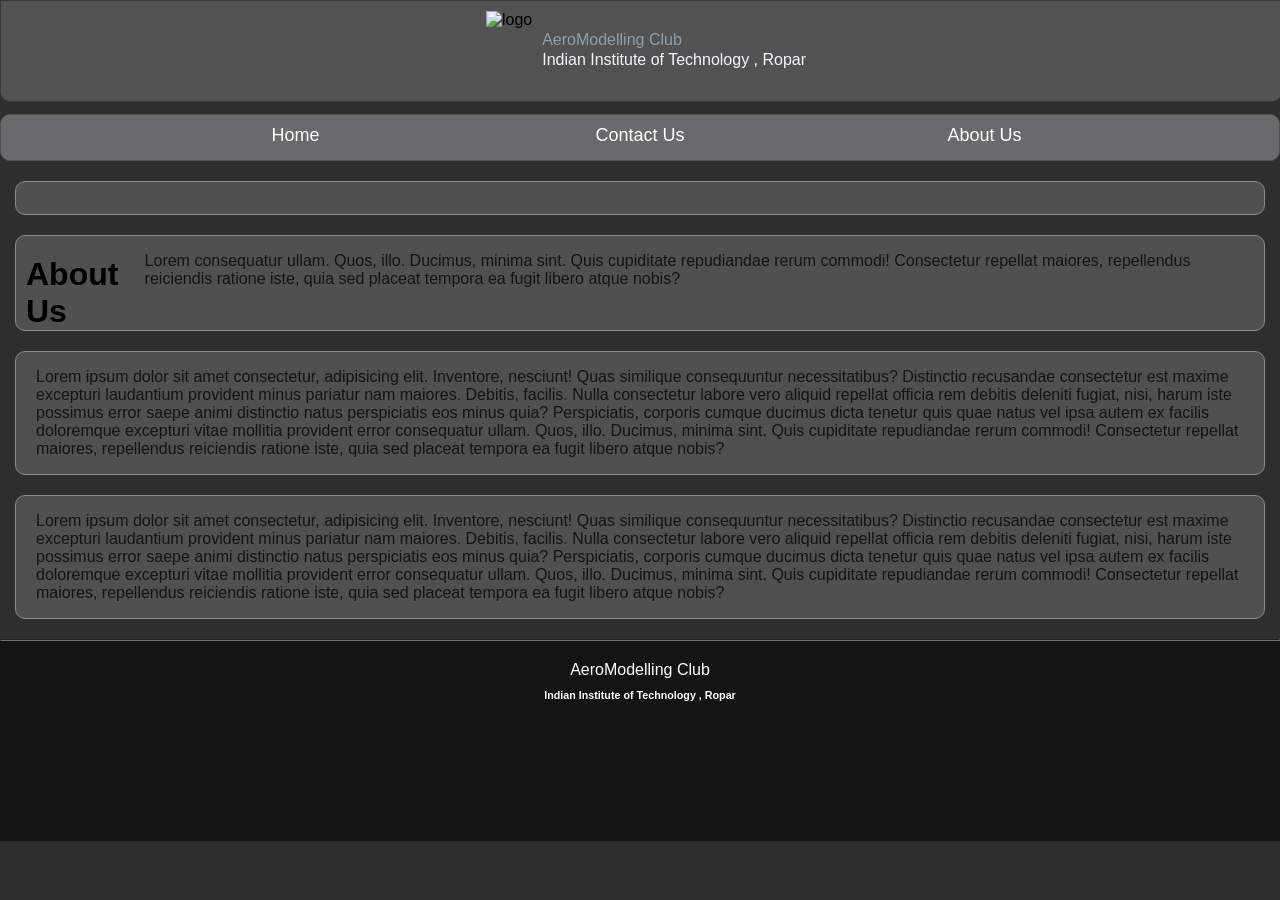
==== index.html @ 7b4afafe "Add files via upload" ====
<!DOCTYPE html>
<html lang="en">
<head>
    <meta charset="UTF-8">
    <meta name="viewport" content="width=device-width, initial-scale=1.0">
    <title>Home</title>
    <link rel="stylesheet" href="style.css">
</head>
<body>
    <nav>
        <div id="logo">
            <img src="src/images/logo.png" alt="logo">
        </div>
        <div id="title">
            <p id="name">AeroModelling Club</p><p style="color: aliceblue;">Indian Institute of Technology , Ropar</p>
        </div>

    </nav>
<div class="navbar">
            <div id="home">
                <a href="index.html">Home</a>
            </div>

            <div id="contactUs">
                 <a href="contactUs.html">Contact Us</a>
            </div>

            <div id="aboutUs">
                <a href="aboutUs.html">About Us</a>
            </div>

        </div>
    <main>
        <div class="content">
            <p></p>
        </div>
        <div class="content">
            <h1 style="display:flex; margin: 0; padding-left:10px; padding-bottum:0px; justify-content:center ; padding-top:20px;">About Us</h1>
            <br>
            <p>Lorem  consequatur ullam. Quos, illo. Ducimus, minima sint. Quis cupiditate repudiandae rerum commodi! Consectetur repellat maiores, repellendus reiciendis ratione iste, quia sed placeat tempora ea fugit libero atque nobis?</p>
        </div>
        
        </div>
        <div class="content">
            <p>Lorem ipsum dolor sit amet consectetur, adipisicing elit. Inventore, nesciunt! Quas similique consequuntur necessitatibus? Distinctio recusandae consectetur est maxime excepturi laudantium provident minus pariatur nam maiores. Debitis, facilis. Nulla consectetur labore vero aliquid repellat officia rem debitis deleniti fugiat, nisi, harum iste possimus error saepe animi distinctio natus perspiciatis eos minus quia? Perspiciatis, corporis cumque ducimus dicta tenetur quis quae natus vel ipsa autem ex facilis doloremque excepturi vitae mollitia provident error consequatur ullam. Quos, illo. Ducimus, minima sint. Quis cupiditate repudiandae rerum commodi! Consectetur repellat maiores, repellendus reiciendis ratione iste, quia sed placeat tempora ea fugit libero atque nobis?</p>
        </div>
        <div class="content">
            <p>Lorem ipsum dolor sit amet consectetur, adipisicing elit. Inventore, nesciunt! Quas similique consequuntur necessitatibus? Distinctio recusandae consectetur est maxime excepturi laudantium provident minus pariatur nam maiores. Debitis, facilis. Nulla consectetur labore vero aliquid repellat officia rem debitis deleniti fugiat, nisi, harum iste possimus error saepe animi distinctio natus perspiciatis eos minus quia? Perspiciatis, corporis cumque ducimus dicta tenetur quis quae natus vel ipsa autem ex facilis doloremque excepturi vitae mollitia provident error consequatur ullam. Quos, illo. Ducimus, minima sint. Quis cupiditate repudiandae rerum commodi! Consectetur repellat maiores, repellendus reiciendis ratione iste, quia sed placeat tempora ea fugit libero atque nobis?</p>
        </div>




    </main>

    <footer>
        <hr style="border-color: rgb(114, 110, 110); border-width:1px; padding:0px; margin:0; margin-top:20px; margin-bottum:0px;">
        <div class="footer">
            <p>AeroModelling Club</p>
            <h6>Indian Institute of Technology , Ropar</h6>
        </div>
        



    </footer>
    <script src="main.js"></script>
</body>
</html>
---- style.css ----
body{
    margin: 0;
    padding: 0;
    font-family: Arial, sans-serif;
    background-color: #2c2f2c;
}

nav{
    display: flex;
    /* position: sticky; */
    /* top: 0; */
    height:100px;
    width: 100%;
    justify-content: center;
    background-color: #535252;
    gap: 10px;
    margin: 0;
    padding: 0;
    /* border-radius:initial; */
    border-bottom-left-radius: 10px;
    border-bottom-right-radius: 10px;
    /* border-top-left-radius: 0; */
    /* border-top-right-radius: 1px; */
    margin-bottom: 12px;
    border-color: rgb(61, 56, 56);
    border-style:groove;
    border-width: 1px;
}

#logo img{
    margin-top: 10px;
    margin-left: 10px;
    height: 80px;
    background-color: #535252;
}

#title p{
  margin: 0;
  height: 10px;
  margin-top: 10px;
  color: rgb(140, 160, 174) ;
}
#name{
    margin-top: 40px;
    padding-top: 20px;
}
.navbar{
    display: flex;
    justify-content:space-evenly;
    height: 25px;
    position: sticky;
     /* margin-left: 15px; */
    /* margin-right: 15px; */
    border-color: #545151;
    border-radius: 10px;
    border-style:groove;
    border-width: 1px;
    padding-top: 10px;
    padding-bottom: 10px;
    /* border-style: dotted; */
    top: 0px;
    background-color:#6a6a6c;

}

.navbar a{
    /* background-color: #a2a1a5;  */

    border-radius: 3px;
    text-decoration: none;
    /* color:rgb(8, 8, 8) ; */
}
#home {
    justify-content: center;
    text-align: center;
    width: 100px;
    border-radius: 4px;
    /* background-color: #fcf9f9; */
     color: #a2a1a5;
    /* background-color: #6a6a6c ; */
}
#home a{
    color: #ffffff ;
    font-size:large;
}


#contactUs {
    justify-content: center;
    text-align: center;
    width: 100px;
    border-radius: 4px;
    
    background-color: #6a6a6c ;
}
#contactUs a{
    color :#ffffff;
    font-size:large;
}

#aboutUs {
    justify-content: center;
    text-align: center;
    width: 100px;
    border-radius: 4px;
    
    /* background-color: #6a6a6c ; */
}
#aboutUs a{
     color :#ffffff;
    font-size:large;
}

.content{
    display: flex;
    margin: 0;
    margin-top: 20px;
    margin-left: 15px;
    margin-right: 15px;
    border-color: #8d8989;
    border-radius: 10px;
    border-style:groove;
    border-width: 1px;
    background-color: #505051;
}
.content p{
    color: #141414;
    margin-left: 20px;
    margin-right: 20px;
}

footer{
    margin-top: 0px;
    padding: 0;
}
.footer{
    /* display: flex; */
    background-color: #141414;
    margin: 0;
    /* margin-top: 20px; */
    height: 200px;
    /* justify-content: center; */
}
.footer p{
    padding-top: 20px;
    margin: 0;
    text-align: center;
    color: #ffffff;
    width:100%;
    /* margin-top: 20px; */
}
.footer h6{
    padding-top: 10px;
    margin: 0;
    text-align: center;
    color: #ffffff;
    width:100%;
}
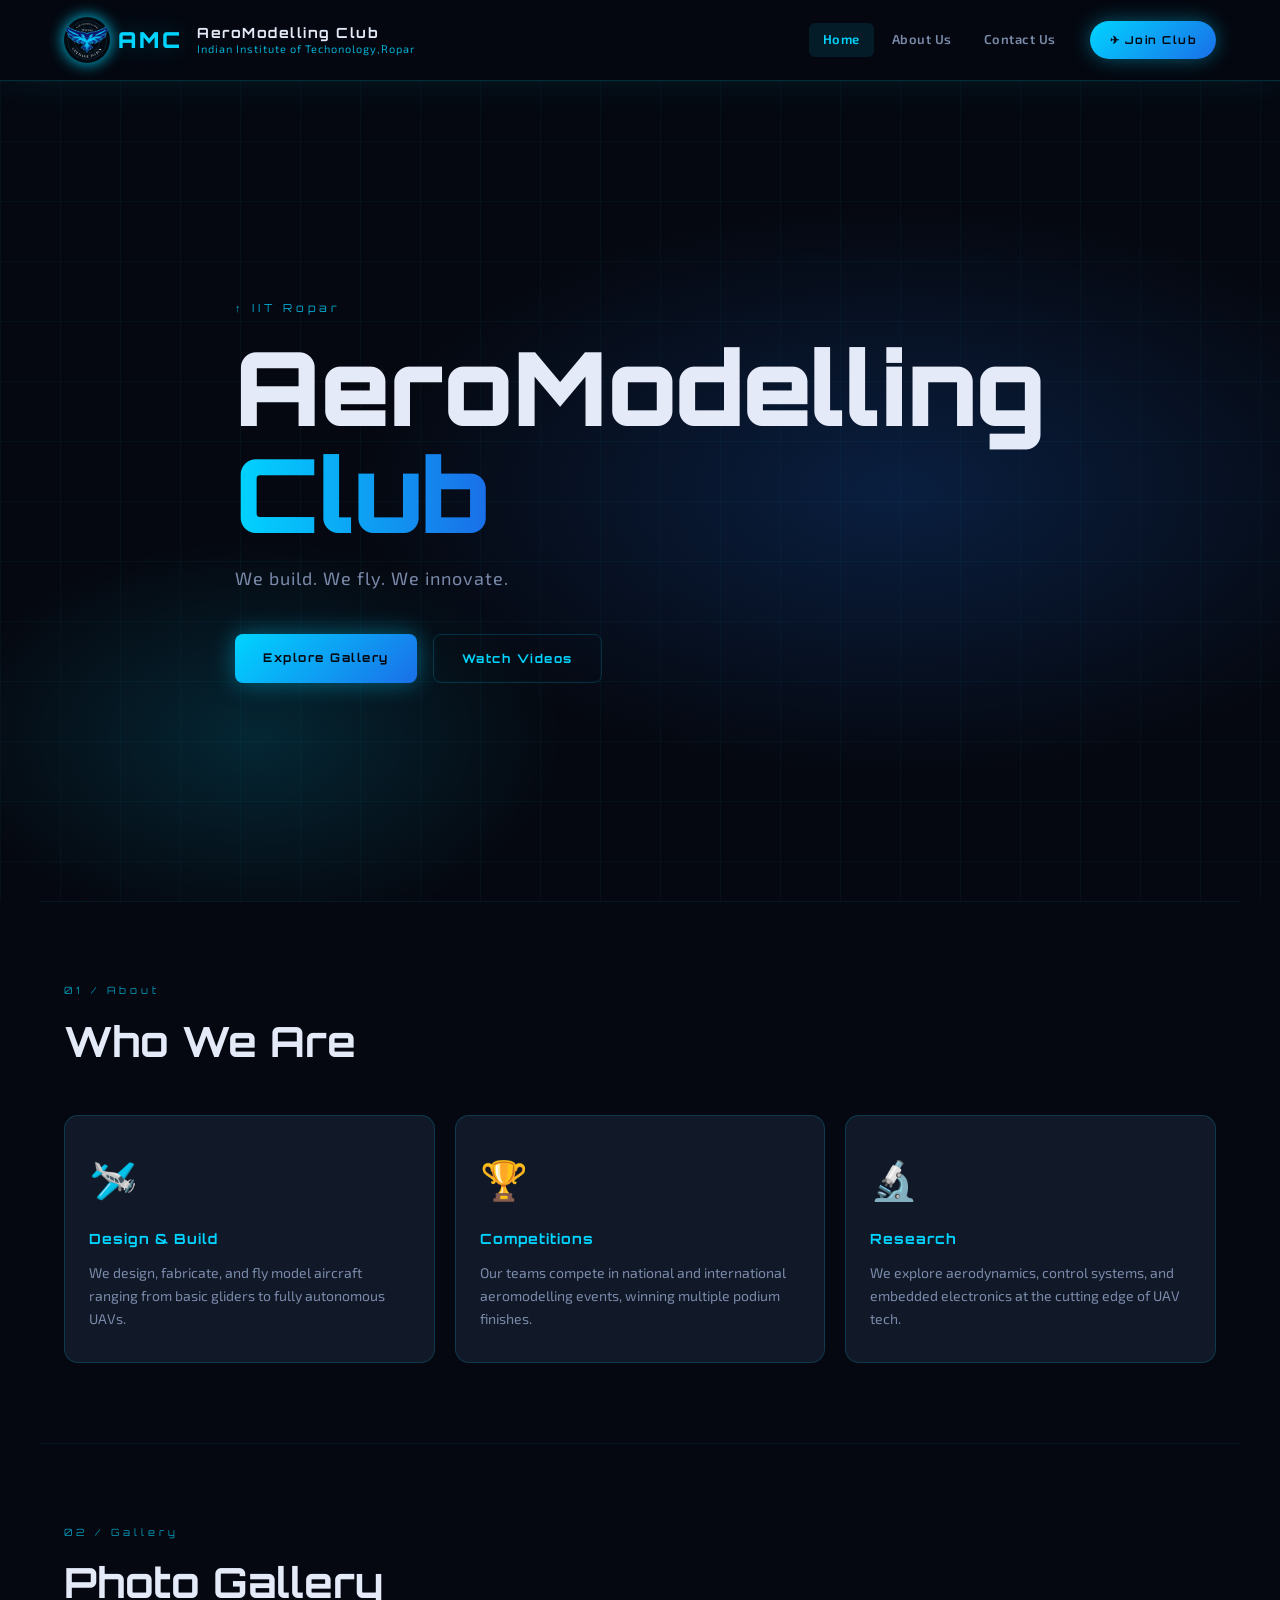
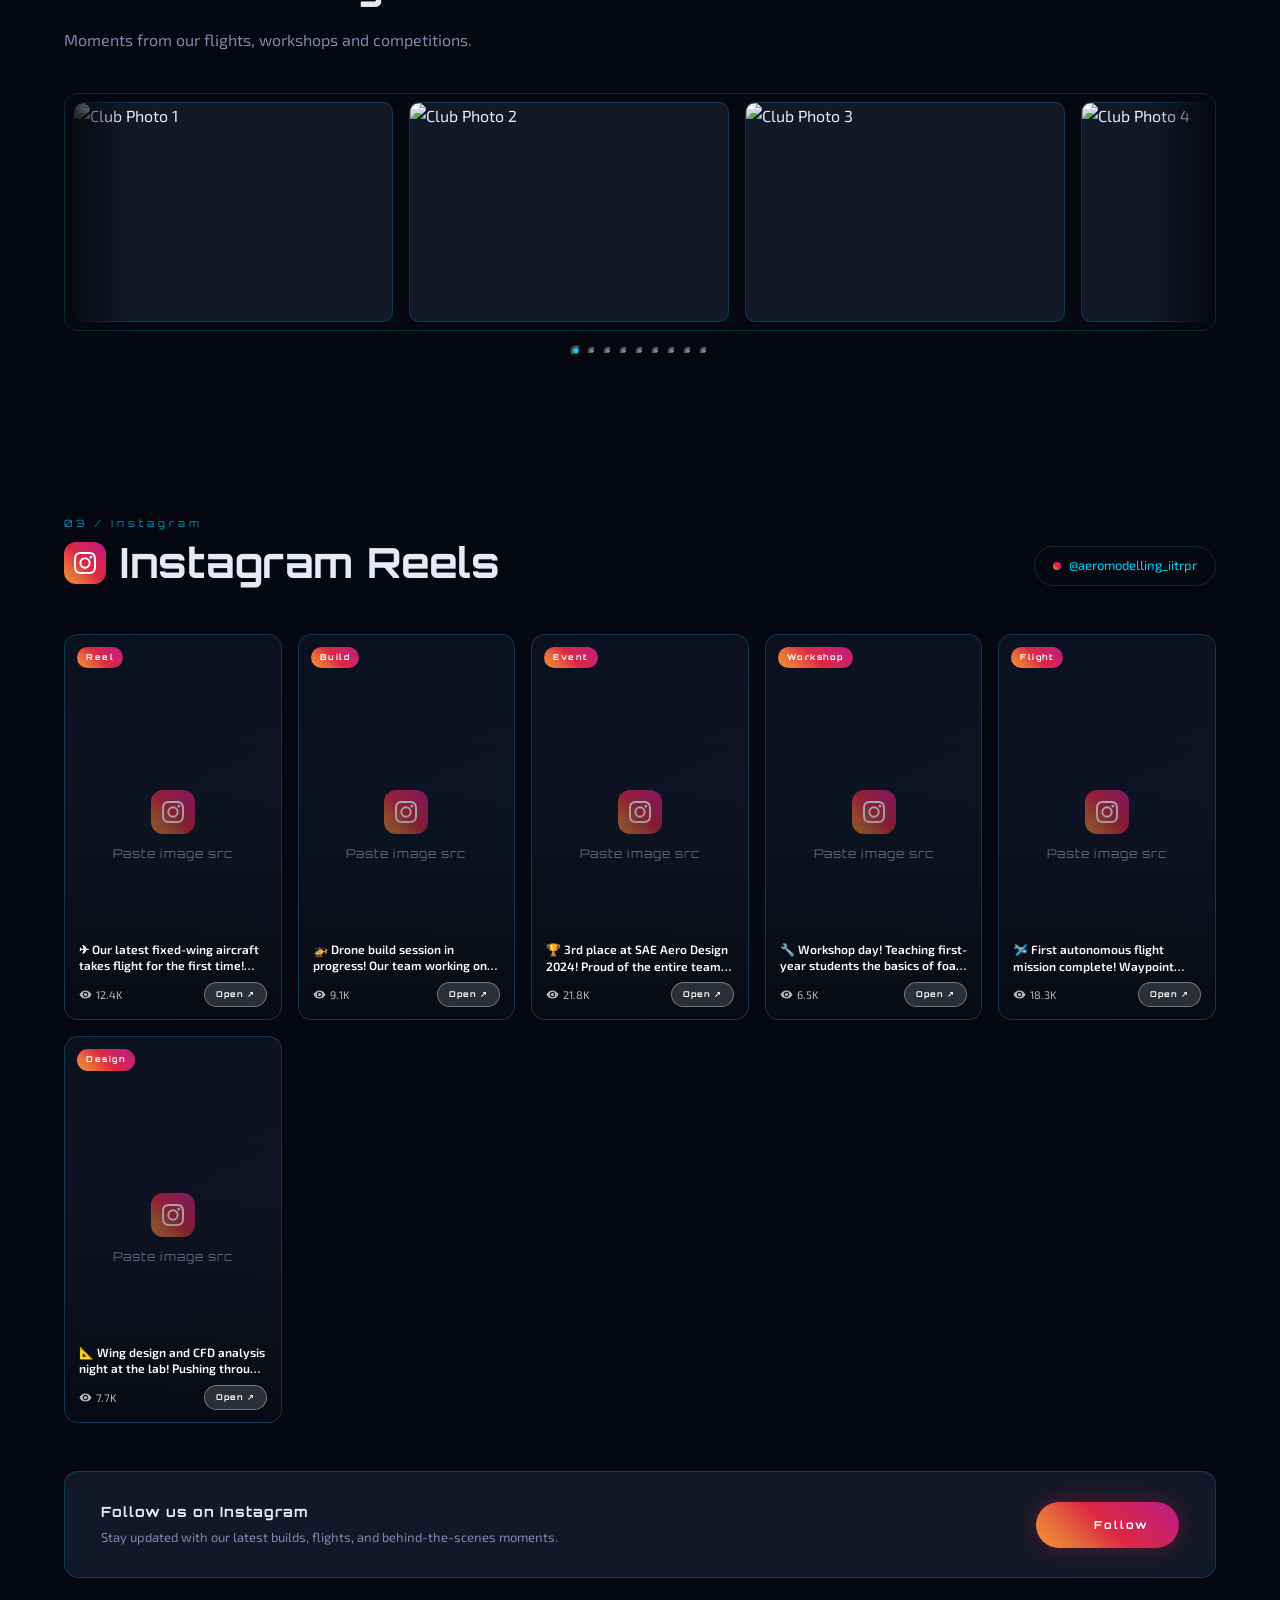
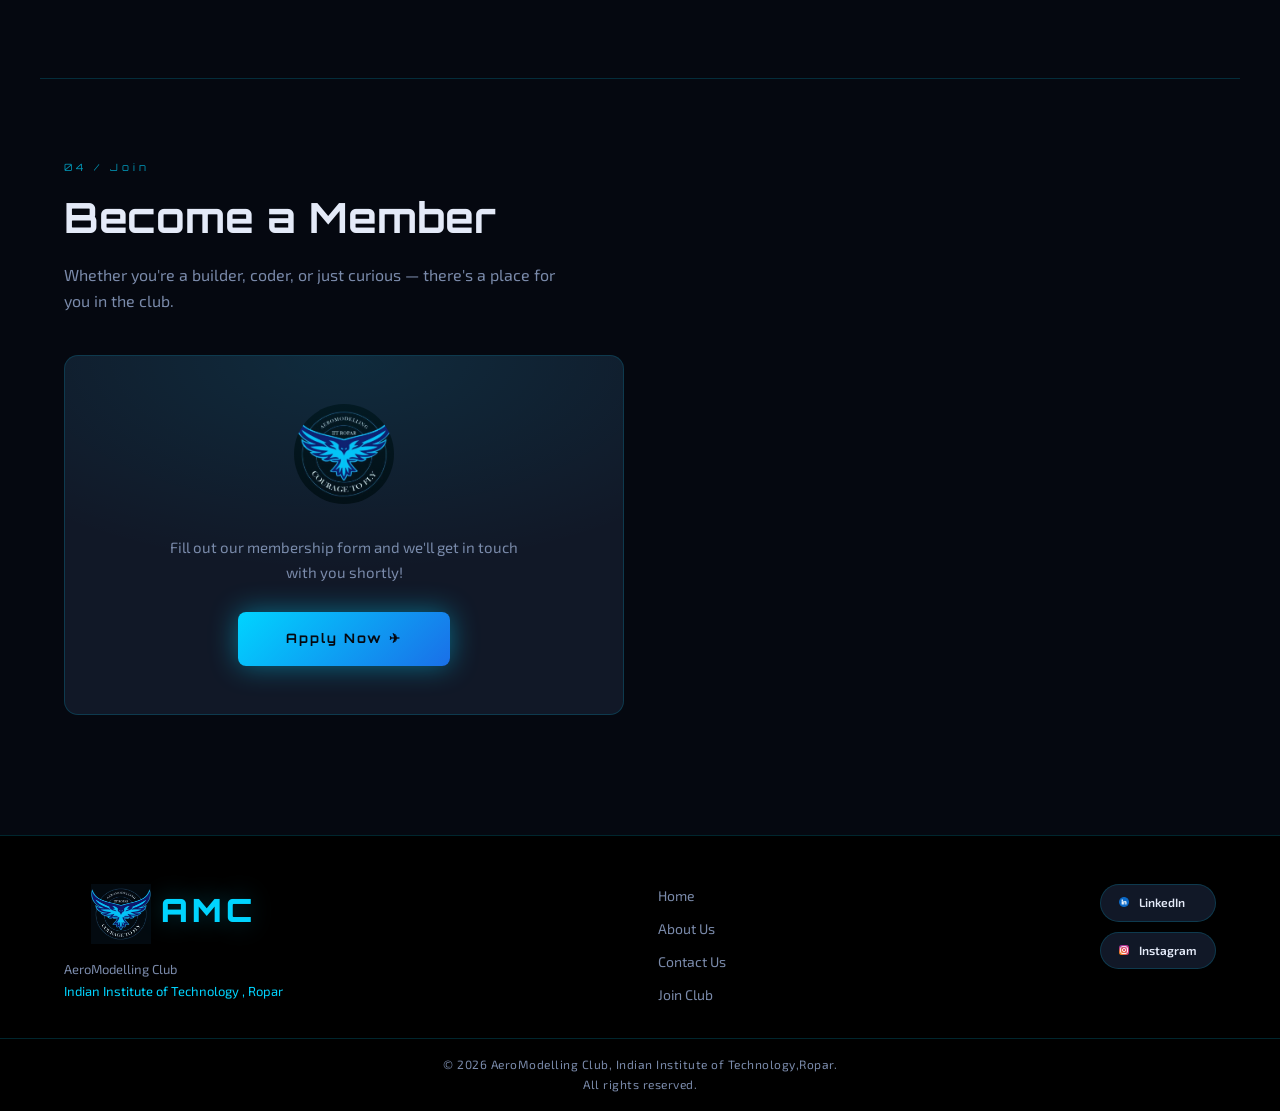
==== commit 1284e980: "Add files via upload" ====
--- a/index.html
+++ b/index.html
@@ -1,69 +1,981 @@
-<!DOCTYPE html>
-<html lang="en">
-<head>
-    <meta charset="UTF-8">
-    <meta name="viewport" content="width=device-width, initial-scale=1.0">
-    <title>Home</title>
-    <link rel="stylesheet" href="style.css">
-</head>
-<body>
-    <nav>
-        <div id="logo">
-            <img src="src/images/logo.png" alt="logo">
-        </div>
-        <div id="title">
-            <p id="name">AeroModelling Club</p><p style="color: aliceblue;">Indian Institute of Technology , Ropar</p>
-        </div>
-
-    </nav>
-<div class="navbar">
-            <div id="home">
-                <a href="index.html">Home</a>
-            </div>
-
-            <div id="contactUs">
-                 <a href="contactUs.html">Contact Us</a>
-            </div>
-
-            <div id="aboutUs">
-                <a href="aboutUs.html">About Us</a>
-            </div>
-
-        </div>
-    <main>
-        <div class="content">
-            <p></p>
-        </div>
-        <div class="content">
-            <h1 style="display:flex; margin: 0; padding-left:10px; padding-bottum:0px; justify-content:center ; padding-top:20px;">About Us</h1>
-            <br>
-            <p>Lorem  consequatur ullam. Quos, illo. Ducimus, minima sint. Quis cupiditate repudiandae rerum commodi! Consectetur repellat maiores, repellendus reiciendis ratione iste, quia sed placeat tempora ea fugit libero atque nobis?</p>
-        </div>
-        
-        </div>
-        <div class="content">
-            <p>Lorem ipsum dolor sit amet consectetur, adipisicing elit. Inventore, nesciunt! Quas similique consequuntur necessitatibus? Distinctio recusandae consectetur est maxime excepturi laudantium provident minus pariatur nam maiores. Debitis, facilis. Nulla consectetur labore vero aliquid repellat officia rem debitis deleniti fugiat, nisi, harum iste possimus error saepe animi distinctio natus perspiciatis eos minus quia? Perspiciatis, corporis cumque ducimus dicta tenetur quis quae natus vel ipsa autem ex facilis doloremque excepturi vitae mollitia provident error consequatur ullam. Quos, illo. Ducimus, minima sint. Quis cupiditate repudiandae rerum commodi! Consectetur repellat maiores, repellendus reiciendis ratione iste, quia sed placeat tempora ea fugit libero atque nobis?</p>
-        </div>
-        <div class="content">
-            <p>Lorem ipsum dolor sit amet consectetur, adipisicing elit. Inventore, nesciunt! Quas similique consequuntur necessitatibus? Distinctio recusandae consectetur est maxime excepturi laudantium provident minus pariatur nam maiores. Debitis, facilis. Nulla consectetur labore vero aliquid repellat officia rem debitis deleniti fugiat, nisi, harum iste possimus error saepe animi distinctio natus perspiciatis eos minus quia? Perspiciatis, corporis cumque ducimus dicta tenetur quis quae natus vel ipsa autem ex facilis doloremque excepturi vitae mollitia provident error consequatur ullam. Quos, illo. Ducimus, minima sint. Quis cupiditate repudiandae rerum commodi! Consectetur repellat maiores, repellendus reiciendis ratione iste, quia sed placeat tempora ea fugit libero atque nobis?</p>
-        </div>
-
-
-
-
-    </main>
-
-    <footer>
-        <hr style="border-color: rgb(114, 110, 110); border-width:1px; padding:0px; margin:0; margin-top:20px; margin-bottum:0px;">
-        <div class="footer">
-            <p>AeroModelling Club</p>
-            <h6>Indian Institute of Technology , Ropar</h6>
-        </div>
-        
-
-
-
-    </footer>
-    <script src="main.js"></script>
-</body>
-</html>+<!DOCTYPE html>
+<html lang="en">
+<head>
+  <meta charset="UTF-8" />
+  <meta name="viewport" content="width=device-width, initial-scale=1.0" />
+  <title>AeroModelling Club – IIT Ropar</title>
+  <link rel="preconnect" href="https://fonts.googleapis.com" />
+  <link rel="preconnect" href="https://fonts.gstatic.com" crossorigin />
+  <link href="https://fonts.googleapis.com/css2?family=Orbitron:wght@400;700;900&family=Exo+2:wght@300;400;600&display=swap" rel="stylesheet" />
+  <link rel="stylesheet" href="style.css" />
+</head>
+<body>
+
+  <!-- ═══════════════ NAV ═══════════════ -->
+  <nav id="mainNav">
+    <div class="nav-inner">
+      <div class="nav-left">
+        <div id="logo">
+          <img src="logo.png" alt="AMC Logo" onerror="this.style.display='none'"  style="border-radius: 50%;"/>
+          <span class="nav-logo-text">AMC</span>
+        </div>
+        <div id="title">
+          <span class="club-name">AeroModelling Club</span>
+          <span class="institute">Indian Institute of Techonology,Ropar</span>
+        </div>
+      </div>
+      <div class="nav-right">
+        <div class="navbar" id="navLinks">
+          <a href="index.html" class="nav-link active">Home</a>
+          <a href="aboutUs.html" class="nav-link">About Us</a>
+          <a href="contactUs.html" class="nav-link">Contact Us</a>
+        </div>
+        <!-- ★ Replace YOUR_GOOGLE_FORM_LINK with your actual form URL -->
+        <a href="https://docs.google.com/forms/d/e/1FAIpQLSefps1wWi-WTEDekqXjBvmVuhCmRNEJLAmupnS6H5fGVkmHSQ/viewform?usp=publish-editor" target="_blank" class="join-btn">✈ Join Club</a>
+        <button class="hamburger" id="hamburger" aria-label="Toggle menu">
+          <span></span><span></span><span></span>
+        </button>
+      </div>
+    </div>
+    <div class="mobile-menu" id="mobileMenu">
+      <a href="index.html" class="mob-link">Home</a>
+      <a href="aboutUs.html" class="mob-link">About Us</a>
+      <a href="contactUs.html" class="mob-link">Contact Us</a>
+      <a href="https://docs.google.com/forms/d/e/1FAIpQLSefps1wWi-WTEDekqXjBvmVuhCmRNEJLAmupnS6H5fGVkmHSQ/viewform?usp=publish-editor" target="_blank" class="mob-link join-mob">✈ Join Club</a>
+    </div>
+  </nav>
+
+  <!-- ═══════════════ HERO ═══════════════ -->
+  <section class="hero">
+    <div class="hero-bg"></div>
+    <div class="hero-content">
+      <p class="hero-tag">↑ IIT Ropar</p>
+      <h1 class="hero-title">AeroModelling<br /><span>Club</span></h1>
+      <p class="hero-sub">We build. We fly. We innovate.</p>
+      <div class="hero-btns">
+        <a href="#gallery" class="btn-primary">Explore Gallery</a>
+        <a href="#videos" class="btn-ghost">Watch Videos</a>
+      </div>
+    </div>
+    <div class="hero-grid"></div>
+  </section>
+
+  <!-- ═══════════════ ABOUT CARDS ═══════════════ -->
+  <section class="section about-section">
+    <div class="section-label">01 / About</div>
+    <h2 class="section-title">Who We Are</h2>
+    <div class="about-grid">
+      <div class="about-card">
+        <div class="about-icon">🛩️</div>
+        <h3>Design &amp; Build</h3>
+        <p>We design, fabricate, and fly model aircraft ranging from basic gliders to fully autonomous UAVs.</p>
+      </div>
+      <div class="about-card">
+        <div class="about-icon">🏆</div>
+        <h3>Competitions</h3>
+        <p>Our teams compete in national and international aeromodelling events, winning multiple podium finishes.</p>
+      </div>
+      <div class="about-card">
+        <div class="about-icon">🔬</div>
+        <h3>Research</h3>
+        <p>We explore aerodynamics, control systems, and embedded electronics at the cutting edge of UAV tech.</p>
+      </div>
+    </div>
+  </section>
+
+  <!-- ═══════════════ PHOTO GALLERY ═══════════════ -->
+  <section class="section" id="gallery">
+    <div class="section-label">02 / Gallery</div>
+    <h2 class="section-title">Photo Gallery</h2>
+    <p class="section-sub">Moments from our flights, workshops and competitions.</p>
+
+    <div class="gallery-track-wrapper">
+      <div class="gallery-track" id="galleryTrack">
+
+        <!-- ★ ADD YOUR PHOTOS HERE — copy a <div class="gallery-slide"> block and change the src -->
+        <div class="gallery-slide">
+          <img src="img1.jpeg" alt="Club Photo 1" />
+        </div>
+        <div class="gallery-slide">
+          <img src="img2.jpeg" alt="Club Photo 2" />
+        </div>
+        <div class="gallery-slide">
+          <img src="img3.jpeg" alt="Club Photo 3" />
+        </div>
+        <div class="gallery-slide">
+          <img src="img4.jpeg" alt="Club Photo 4" />
+        </div>
+        <div class="gallery-slide">
+          <img src="img5.jpeg" alt="Club Photo 5" />
+        </div>
+        <div class="gallery-slide">
+          <img src="img6.jpeg" alt="Club Photo 6" />
+        </div>
+        <div class="gallery-slide">
+          <img src="img7.jpeg" alt="Club Photo 7" />
+        </div>
+        <div class="gallery-slide">
+          <img src="img8.jpeg" alt="Club Photo 8" />
+        </div>
+        <div class="gallery-slide">
+          <img src="img9.jpeg" alt="Club Photo 9" />
+        </div>
+        <!-- ★ Keep adding more slides below as needed -->
+
+      </div>
+    </div>
+    <div class="gallery-dots" id="galleryDots"></div>
+  </section>
+
+   
+
+  <!-- ═══════════════ VIDEO SECTION ═══════════════
+  <section class="section" id="videos">
+    <div class="section-label">03 / Videos</div>
+    <h2 class="section-title">Watch Us Fly</h2>
+    <p class="section-sub">Our latest YouTube uploads.</p>
+
+    <div class="video-grid">
+
+       ★ REPLACE YouTube video IDs below (the part after /embed/) with your real video IDs
+      <div class="video-card">
+        <div class="video-frame">
+          <iframe src="https://youtu.be/ZV5Ic4TAn_4?si=I2iBqN6fiuvktJvq"
+            title="Video 1" frameborder="0"
+            allow="accelerometer; autoplay; clipboard-write; encrypted-media; gyroscope; picture-in-picture"
+            allowfullscreen></iframe>
+        </div>
+        <div class="video-info">
+          <span class="video-tag">Highlights</span>
+          <h4>Club Highlights 2024</h4>
+          <p>Watch our best flights, builds, and competition moments of the year.</p>
+        </div>
+      </div>
+
+      <div class="video-card">
+        <div class="video-frame">
+          <iframe src="https://www.youtube.com/embed/YOUR_VIDEO_ID_2"
+            title="Video 2" frameborder="0"
+            allow="accelerometer; autoplay; clipboard-write; encrypted-media; gyroscope; picture-in-picture"
+            allowfullscreen></iframe>
+        </div>
+        <div class="video-info">
+          <span class="video-tag">Build</span>
+          <h4>RC Plane Build Log</h4>
+          <p>Step-by-step build of our fixed-wing competition aircraft.</p>
+        </div>
+      </div>
+
+      <div class="video-card">
+        <div class="video-frame">
+          <iframe src="https://www.youtube.com/embed/YOUR_VIDEO_ID_3"
+            title="Video 3" frameborder="0"
+            allow="accelerometer; autoplay; clipboard-write; encrypted-media; gyroscope; picture-in-picture"
+            allowfullscreen></iframe>
+        </div>
+        <div class="video-info">
+          <span class="video-tag">Flight</span>
+          <h4>Autonomous UAV Mission</h4>
+          <p>Our UAV completes its first fully autonomous waypoint mission.</p>
+        </div>
+      </div>
+
+      ★ Add more video cards below by copying a <div class="video-card"> block 
+
+    </div>
+  </section> -->
+
+  <!DOCTYPE html>
+<html lang="en">
+<head>
+  <meta charset="UTF-8" />
+  <meta name="viewport" content="width=device-width, initial-scale=1.0" />
+  <title>Instagram Section – AeroModelling Club</title>
+  <link rel="preconnect" href="https://fonts.googleapis.com" />
+  <link rel="preconnect" href="https://fonts.gstatic.com" crossorigin />
+  <link href="https://fonts.googleapis.com/css2?family=Orbitron:wght@400;700;900&family=Exo+2:wght@300;400;600&display=swap" rel="stylesheet" />
+  <style>
+    /* ── SITE BASE (matches your existing site) ── */
+    :root {
+      --black:      #050810;
+      --surface:    #0c1120;
+      --card:       #111827;
+      --cyan:       #00d4ff;
+      --cyan-dim:   #00aacc;
+      --blue:       #1a6fe8;
+      --text:       #e4eaf8;
+      --muted:      #7a8aaa;
+      --border:     rgba(0,212,255,0.18);
+      --glow:       0 0 24px rgba(0,212,255,0.30);
+      --font-d:     'Orbitron', sans-serif;
+      --font-b:     'Exo 2', sans-serif;
+      --radius:     14px;
+      /* Instagram brand */
+      --ig-grad:    linear-gradient(45deg, #f09433, #e6683c, #dc2743, #cc2366, #bc1888);
+    }
+    *, *::before, *::after { box-sizing: border-box; margin: 0; padding: 0; }
+    body {
+      background: var(--black);
+      color: var(--text);
+      font-family: var(--font-b);
+    }
+    ::-webkit-scrollbar { width: 5px; }
+    ::-webkit-scrollbar-track { background: var(--black); }
+    ::-webkit-scrollbar-thumb { background: var(--cyan-dim); border-radius: 3px; }
+
+    /* ══════════════════════════════
+       INSTAGRAM SECTION WRAPPER
+    ══════════════════════════════ */
+    .ig-section {
+      max-width: 1200px;
+      margin: 0 auto;
+      padding: 80px 24px 100px;
+    }
+
+    /* header */
+    .ig-header {
+      display: flex;
+      align-items: flex-end;
+      justify-content: space-between;
+      flex-wrap: wrap;
+      gap: 16px;
+      margin-bottom: 48px;
+    }
+    .ig-header-left {}
+    .ig-section-label {
+      font-family: var(--font-d);
+      font-size: 10px;
+      letter-spacing: 4px;
+      color: var(--cyan);
+      opacity: 0.7;
+      margin-bottom: 8px;
+    }
+    .ig-title {
+      font-family: var(--font-d);
+      font-size: clamp(1.6rem, 4vw, 2.6rem);
+      font-weight: 700;
+      color: var(--text);
+      display: flex;
+      align-items: center;
+      gap: 14px;
+      line-height: 1.1;
+    }
+    .ig-logo-badge {
+      width: 42px;
+      height: 42px;
+      border-radius: 12px;
+      background: var(--ig-grad);
+      display: flex;
+      align-items: center;
+      justify-content: center;
+      flex-shrink: 0;
+    }
+    .ig-logo-badge svg { width: 22px; height: 22px; fill: #fff; }
+
+    .ig-handle-link {
+      font-family: var(--font-b);
+      font-size: 13px;
+      color: var(--cyan);
+      text-decoration: none;
+      border: 1px solid var(--border);
+      padding: 8px 18px;
+      border-radius: 40px;
+      display: flex;
+      align-items: center;
+      gap: 8px;
+      transition: background 0.2s, border-color 0.2s;
+      white-space: nowrap;
+    }
+    .ig-handle-link:hover { background: rgba(0,212,255,0.1); border-color: var(--cyan); }
+    .ig-handle-link .ig-dot {
+      width: 8px; height: 8px;
+      border-radius: 50%;
+      background: var(--ig-grad);
+      flex-shrink: 0;
+    }
+
+    /* ── REEL GRID ── */
+    .reel-grid {
+      display: grid;
+      grid-template-columns: repeat(auto-fill, minmax(200px, 1fr));
+      gap: 16px;
+    }
+
+    /* individual reel card */
+    .reel-card {
+      position: relative;
+      aspect-ratio: 9/16;
+      border-radius: var(--radius);
+      overflow: hidden;
+      background: var(--card);
+      border: 1px solid var(--border);
+      cursor: pointer;
+      transition: transform 0.3s cubic-bezier(0.34,1.56,0.64,1), box-shadow 0.3s;
+      group: true;
+    }
+    .reel-card:hover {
+      transform: translateY(-8px) scale(1.02);
+      box-shadow: var(--glow), 0 20px 60px rgba(0,0,0,0.5);
+      border-color: var(--cyan);
+      z-index: 2;
+    }
+
+    /* thumbnail / cover image */
+    .reel-thumb {
+      width: 100%;
+      height: 100%;
+      object-fit: cover;
+      display: block;
+      transition: transform 0.5s ease;
+    }
+    .reel-card:hover .reel-thumb { transform: scale(1.07); }
+
+    /* gradient overlay */
+    .reel-overlay {
+      position: absolute;
+      inset: 0;
+      background: linear-gradient(
+        180deg,
+        rgba(5,8,16,0) 0%,
+        rgba(5,8,16,0.05) 40%,
+        rgba(5,8,16,0.85) 100%
+      );
+      transition: background 0.3s;
+    }
+    .reel-card:hover .reel-overlay {
+      background: linear-gradient(
+        180deg,
+        rgba(5,8,16,0.2) 0%,
+        rgba(5,8,16,0.2) 40%,
+        rgba(5,8,16,0.92) 100%
+      );
+    }
+
+    /* reel type badge top-left */
+    .reel-type-badge {
+      position: absolute;
+      top: 12px;
+      left: 12px;
+      font-family: var(--font-d);
+      font-size: 8px;
+      font-weight: 700;
+      letter-spacing: 1.5px;
+      color: #fff;
+      background: var(--ig-grad);
+      padding: 4px 9px;
+      border-radius: 40px;
+      z-index: 3;
+    }
+
+    /* play icon center */
+    .reel-play-icon {
+      position: absolute;
+      inset: 0;
+      display: flex;
+      align-items: center;
+      justify-content: center;
+      z-index: 3;
+      opacity: 0;
+      transition: opacity 0.25s;
+    }
+    .reel-card:hover .reel-play-icon { opacity: 1; }
+    .reel-play-icon svg {
+      width: 52px;
+      height: 52px;
+      fill: rgba(255,255,255,0.9);
+      filter: drop-shadow(0 2px 12px rgba(0,0,0,0.6));
+    }
+
+    /* bottom info */
+    .reel-info {
+      position: absolute;
+      bottom: 0; left: 0; right: 0;
+      padding: 14px 14px 16px;
+      z-index: 3;
+      transform: translateY(4px);
+      transition: transform 0.3s;
+    }
+    .reel-card:hover .reel-info { transform: translateY(0); }
+
+    .reel-caption {
+      font-size: 12px;
+      font-weight: 600;
+      color: #fff;
+      line-height: 1.4;
+      margin-bottom: 8px;
+      display: -webkit-box;
+      -webkit-line-clamp: 2;
+      -webkit-box-orient: vertical;
+      overflow: hidden;
+    }
+
+    .reel-meta {
+      display: flex;
+      align-items: center;
+      justify-content: space-between;
+    }
+    .reel-views {
+      font-size: 11px;
+      color: rgba(255,255,255,0.7);
+      display: flex;
+      align-items: center;
+      gap: 4px;
+    }
+    .reel-views svg { width: 13px; height: 13px; fill: rgba(255,255,255,0.7); }
+
+    .reel-open-btn {
+      font-family: var(--font-d);
+      font-size: 8px;
+      font-weight: 700;
+      letter-spacing: 1px;
+      color: #fff;
+      background: rgba(255,255,255,0.15);
+      border: 1px solid rgba(255,255,255,0.35);
+      padding: 5px 11px;
+      border-radius: 40px;
+      text-decoration: none;
+      backdrop-filter: blur(4px);
+      transition: background 0.2s;
+      white-space: nowrap;
+    }
+    .reel-open-btn:hover { background: rgba(255,255,255,0.3); }
+
+    /* ── PLACEHOLDER CARD (no image) ── */
+    .reel-placeholder {
+      width: 100%;
+      height: 100%;
+      display: flex;
+      flex-direction: column;
+      align-items: center;
+      justify-content: center;
+      gap: 10px;
+      background: linear-gradient(160deg, var(--surface) 0%, var(--card) 100%);
+      color: var(--muted);
+      font-size: 12px;
+      font-family: var(--font-d);
+      letter-spacing: 1px;
+    }
+    .reel-placeholder-icon {
+      width: 44px; height: 44px;
+      border-radius: 12px;
+      background: var(--ig-grad);
+      display: flex; align-items: center; justify-content: center;
+      opacity: 0.7;
+    }
+    .reel-placeholder-icon svg { width: 22px; height: 22px; fill: #fff; }
+
+    /* ── FOLLOW CTA STRIP ── */
+    .ig-cta-strip {
+      margin-top: 48px;
+      border: 1px solid var(--border);
+      border-radius: var(--radius);
+      background: var(--card);
+      padding: 28px 36px;
+      display: flex;
+      align-items: center;
+      justify-content: space-between;
+      flex-wrap: wrap;
+      gap: 20px;
+    }
+    .ig-cta-text h3 {
+      font-family: var(--font-d);
+      font-size: 14px;
+      font-weight: 700;
+      color: var(--text);
+      letter-spacing: 1px;
+      margin-bottom: 4px;
+    }
+    .ig-cta-text p { font-size: 13px; color: var(--muted); }
+    .ig-follow-btn {
+      font-family: var(--font-d);
+      font-size: 11px;
+      font-weight: 700;
+      letter-spacing: 2px;
+      color: #fff;
+      background: var(--ig-grad);
+      border: none;
+      padding: 13px 30px;
+      border-radius: 40px;
+      text-decoration: none;
+      display: inline-flex;
+      align-items: center;
+      gap: 10px;
+      cursor: pointer;
+      transition: transform 0.2s, box-shadow 0.2s;
+      box-shadow: 0 0 24px rgba(220,39,67,0.35);
+      white-space: nowrap;
+    }
+    .ig-follow-btn:hover { transform: translateY(-2px); box-shadow: 0 6px 36px rgba(220,39,67,0.55); }
+    .ig-follow-btn svg { width: 18px; height: 18px; fill: #fff; }
+
+    /* ── LIGHTBOX ── */
+    .ig-lightbox {
+      position: fixed;
+      inset: 0;
+      background: rgba(5,8,16,0.92);
+      z-index: 9999;
+      display: flex;
+      align-items: center;
+      justify-content: center;
+      padding: 20px;
+      opacity: 0;
+      pointer-events: none;
+      transition: opacity 0.3s;
+    }
+    .ig-lightbox.open { opacity: 1; pointer-events: all; }
+
+    .lb-inner {
+      position: relative;
+      width: min(380px, 95vw);
+      background: var(--card);
+      border: 1px solid var(--border);
+      border-radius: 20px;
+      overflow: hidden;
+      transform: scale(0.92);
+      transition: transform 0.3s cubic-bezier(0.34,1.56,0.64,1);
+    }
+    .ig-lightbox.open .lb-inner { transform: scale(1); }
+
+    .lb-header {
+      display: flex;
+      align-items: center;
+      gap: 10px;
+      padding: 14px 16px;
+      border-bottom: 1px solid var(--border);
+    }
+    .lb-avatar {
+      width: 36px; height: 36px;
+      border-radius: 50%;
+      background: var(--ig-grad);
+      display: flex; align-items: center; justify-content: center;
+      flex-shrink: 0;
+    }
+    .lb-avatar svg { width: 18px; height: 18px; fill: #fff; }
+    .lb-handle {
+      font-family: var(--font-d);
+      font-size: 11px;
+      font-weight: 700;
+      color: var(--text);
+      letter-spacing: 0.5px;
+    }
+    .lb-subhandle { font-size: 11px; color: var(--muted); margin-top: 2px; }
+
+    .lb-close {
+      margin-left: auto;
+      background: none;
+      border: none;
+      color: var(--muted);
+      font-size: 22px;
+      cursor: pointer;
+      line-height: 1;
+      padding: 4px;
+      transition: color 0.2s;
+    }
+    .lb-close:hover { color: var(--text); }
+
+    .lb-media {
+      aspect-ratio: 9/16;
+      max-height: 55vh;
+      position: relative;
+      background: #000;
+      overflow: hidden;
+    }
+    .lb-media img {
+      width: 100%; height: 100%;
+      object-fit: cover;
+    }
+    .lb-media-placeholder {
+      width: 100%; height: 100%;
+      display: flex; align-items: center; justify-content: center;
+      flex-direction: column; gap: 12px;
+      color: var(--muted); font-size: 13px;
+    }
+    .lb-play-big {
+      width: 64px; height: 64px;
+      border-radius: 50%;
+      background: rgba(255,255,255,0.15);
+      border: 2px solid rgba(255,255,255,0.4);
+      display: flex; align-items: center; justify-content: center;
+    }
+    .lb-play-big svg { width: 28px; height: 28px; fill: #fff; margin-left: 4px; }
+
+    .lb-footer { padding: 14px 16px; }
+    .lb-caption { font-size: 13px; color: var(--text); margin-bottom: 12px; line-height: 1.5; }
+    .lb-actions { display: flex; gap: 10px; align-items: center; }
+    .lb-open-ig {
+      font-family: var(--font-d);
+      font-size: 9px;
+      font-weight: 700;
+      letter-spacing: 1.5px;
+      color: #fff;
+      background: var(--ig-grad);
+      padding: 9px 18px;
+      border-radius: 40px;
+      text-decoration: none;
+      display: inline-flex;
+      align-items: center;
+      gap: 8px;
+      transition: transform 0.2s;
+    }
+    .lb-open-ig:hover { transform: translateY(-2px); }
+    .lb-open-ig svg { width: 14px; height: 14px; fill: #fff; }
+    .lb-views-lb { font-size: 12px; color: var(--muted); margin-left: auto; }
+
+    /* ── SCROLL REVEAL ── */
+    .reel-card { opacity: 0; transform: translateY(30px); animation: none; }
+    .reel-card.revealed {
+      animation: revealCard 0.5s ease forwards;
+    }
+    @keyframes revealCard {
+      to { opacity: 1; transform: translateY(0); }
+    }
+
+    /* responsive */
+    @media (max-width: 600px) {
+      .reel-grid { grid-template-columns: repeat(2, 1fr); gap: 10px; }
+      .ig-cta-strip { flex-direction: column; align-items: flex-start; padding: 22px 20px; }
+      .ig-header { flex-direction: column; align-items: flex-start; }
+    }
+  </style>
+</head>
+<body>
+
+<!-- ═══════════════════════════════════════════════
+     INSTAGRAM REELS SECTION
+     HOW TO ADD A REEL:
+     Find the reel-grid div and copy any reel-card block.
+     Fill in:
+       data-url   = full Instagram reel/post URL
+       data-caption = caption text
+       data-views = view count string  e.g. "12.4K"
+       data-tag   = badge label e.g. Reel · Build · Flight
+     For the thumbnail: put your image in <img src="...">
+     If no image, the placeholder card is shown automatically.
+═══════════════════════════════════════════════ -->
+
+<section class="ig-section">
+
+  <!-- SECTION HEADER -->
+  <div class="ig-header">
+    <div class="ig-header-left">
+      <div class="ig-section-label">03 / Instagram</div>
+      <div class="ig-title">
+        <div class="ig-logo-badge">
+          <!-- Instagram icon -->
+          <svg viewBox="0 0 24 24" xmlns="http://www.w3.org/2000/svg">
+            <path d="M12 2.163c3.204 0 3.584.012 4.85.07 3.252.148 4.771 1.691 4.919 4.919.058 1.265.069 1.645.069 4.849 0 3.205-.012 3.584-.069 4.849-.149 3.225-1.664 4.771-4.919 4.919-1.266.058-1.644.07-4.85.07-3.204 0-3.584-.012-4.849-.07-3.26-.149-4.771-1.699-4.919-4.92-.058-1.265-.07-1.644-.07-4.849 0-3.204.013-3.583.07-4.849.149-3.227 1.664-4.771 4.919-4.919 1.266-.057 1.645-.069 4.849-.069zM12 0C8.741 0 8.333.014 7.053.072 2.695.272.273 2.69.073 7.052.014 8.333 0 8.741 0 12c0 3.259.014 3.668.072 4.948.2 4.358 2.618 6.78 6.98 6.98C8.333 23.986 8.741 24 12 24c3.259 0 3.668-.014 4.948-.072 4.354-.2 6.782-2.618 6.979-6.98.059-1.28.073-1.689.073-4.948 0-3.259-.014-3.667-.072-4.947-.196-4.354-2.617-6.78-6.979-6.98C15.668.014 15.259 0 12 0zm0 5.838a6.162 6.162 0 100 12.324 6.162 6.162 0 000-12.324zM12 16a4 4 0 110-8 4 4 0 010 8zm6.406-11.845a1.44 1.44 0 100 2.881 1.44 1.44 0 000-2.881z"/>
+          </svg>
+        </div>
+        Instagram Reels
+      </div>
+    </div>
+    <!-- ★ Replace href with your Instagram profile URL -->
+    <a href="https://www.instagram.com/aeromodelling_iitrpr/" target="_blank" class="ig-handle-link">
+      <span class="ig-dot"></span>
+      @aeromodelling_iitrpr
+    </a>
+  </div>
+
+  <!-- REEL GRID -->
+  <div class="reel-grid" id="reelGrid">
+
+    <!--
+      ★★★ HOW TO USE ★★★
+      Each reel-card below is one post.
+      Fill in:
+        data-url      = your Instagram reel / post URL
+        data-caption  = caption shown in lightbox
+        data-views    = e.g. "8.2K"
+        data-tag      = badge on card e.g. Reel, Build, Flight, Event
+        <img src="…"> = thumbnail image path
+      If you have no thumbnail, delete the <img> line — a placeholder shows automatically.
+    -->
+
+    <!-- CARD 1 -->
+    <div class="reel-card"
+         data-url="https://www.instagram.com/reel/DUYtbgWk6O6/?utm_source=ig_web_copy_link&igsh=MzRlODBiNWFlZA=="
+         data-caption="✈ Our latest fixed-wing aircraft takes flight for the first time! Months of hard work finally pays off. #AeroModelling #IITRopar #Aviation"
+         data-views="12.4K"
+         data-tag="Reel">
+      <div class="reel-placeholder">
+        <div class="reel-placeholder-icon">
+          <svg viewBox="0 0 24 24"><path d="M12 2.163c3.204 0 3.584.012 4.85.07 3.252.148 4.771 1.691 4.919 4.919.058 1.265.069 1.645.069 4.849 0 3.205-.012 3.584-.069 4.849-.149 3.225-1.664 4.771-4.919 4.919-1.266.058-1.644.07-4.85.07-3.204 0-3.584-.012-4.849-.07-3.26-.149-4.771-1.699-4.919-4.92-.058-1.265-.07-1.644-.07-4.849 0-3.204.013-3.583.07-4.849.149-3.227 1.664-4.771 4.919-4.919 1.266-.057 1.645-.069 4.849-.069zM12 0C8.741 0 8.333.014 7.053.072 2.695.272.273 2.69.073 7.052.014 8.333 0 8.741 0 12c0 3.259.014 3.668.072 4.948.2 4.358 2.618 6.78 6.98 6.98C8.333 23.986 8.741 24 12 24c3.259 0 3.668-.014 4.948-.072 4.354-.2 6.782-2.618 6.979-6.98.059-1.28.073-1.689.073-4.948 0-3.259-.014-3.667-.072-4.947-.196-4.354-2.617-6.78-6.979-6.98C15.668.014 15.259 0 12 0zm0 5.838a6.162 6.162 0 100 12.324 6.162 6.162 0 000-12.324zM12 16a4 4 0 110-8 4 4 0 010 8zm6.406-11.845a1.44 1.44 0 100 2.881 1.44 1.44 0 000-2.881z"/></svg>
+        </div>
+        Paste image src
+      </div>
+      <!-- ★ REPLACE: <img src="src/images/reel1.jpg" alt="Reel 1" class="reel-thumb" /> -->
+    </div>
+
+    <!-- CARD 2 -->
+    <div class="reel-card"
+         data-url="https://www.instagram.com/aeromodelling_iitrpr/"
+         data-caption="🚁 Drone build session in progress! Our team working on the new quadcopter frame. #Drone #UAV #Engineering #IITRopar"
+         data-views="9.1K"
+         data-tag="Build">
+      <div class="reel-placeholder">
+        <div class="reel-placeholder-icon">
+          <svg viewBox="0 0 24 24"><path d="M12 2.163c3.204 0 3.584.012 4.85.07 3.252.148 4.771 1.691 4.919 4.919.058 1.265.069 1.645.069 4.849 0 3.205-.012 3.584-.069 4.849-.149 3.225-1.664 4.771-4.919 4.919-1.266.058-1.644.07-4.85.07-3.204 0-3.584-.012-4.849-.07-3.26-.149-4.771-1.699-4.919-4.92-.058-1.265-.07-1.644-.07-4.849 0-3.204.013-3.583.07-4.849.149-3.227 1.664-4.771 4.919-4.919 1.266-.057 1.645-.069 4.849-.069zM12 0C8.741 0 8.333.014 7.053.072 2.695.272.273 2.69.073 7.052.014 8.333 0 8.741 0 12c0 3.259.014 3.668.072 4.948.2 4.358 2.618 6.78 6.98 6.98C8.333 23.986 8.741 24 12 24c3.259 0 3.668-.014 4.948-.072 4.354-.2 6.782-2.618 6.979-6.98.059-1.28.073-1.689.073-4.948 0-3.259-.014-3.667-.072-4.947-.196-4.354-2.617-6.78-6.979-6.98C15.668.014 15.259 0 12 0zm0 5.838a6.162 6.162 0 100 12.324 6.162 6.162 0 000-12.324zM12 16a4 4 0 110-8 4 4 0 010 8zm6.406-11.845a1.44 1.44 0 100 2.881 1.44 1.44 0 000-2.881z"/></svg>
+        </div>
+        Paste image src
+      </div>
+    </div>
+
+    <!-- CARD 3 -->
+    <div class="reel-card"
+         data-url="https://www.instagram.com/aeromodelling_iitrpr/"
+         data-caption="🏆 3rd place at SAE Aero Design 2024! Proud of the entire team for this incredible achievement. #SAEAero #Competition #AeroModelling"
+         data-views="21.8K"
+         data-tag="Event">
+      <div class="reel-placeholder">
+        <div class="reel-placeholder-icon">
+          <svg viewBox="0 0 24 24"><path d="M12 2.163c3.204 0 3.584.012 4.85.07 3.252.148 4.771 1.691 4.919 4.919.058 1.265.069 1.645.069 4.849 0 3.205-.012 3.584-.069 4.849-.149 3.225-1.664 4.771-4.919 4.919-1.266.058-1.644.07-4.85.07-3.204 0-3.584-.012-4.849-.07-3.26-.149-4.771-1.699-4.919-4.92-.058-1.265-.07-1.644-.07-4.849 0-3.204.013-3.583.07-4.849.149-3.227 1.664-4.771 4.919-4.919 1.266-.057 1.645-.069 4.849-.069zM12 0C8.741 0 8.333.014 7.053.072 2.695.272.273 2.69.073 7.052.014 8.333 0 8.741 0 12c0 3.259.014 3.668.072 4.948.2 4.358 2.618 6.78 6.98 6.98C8.333 23.986 8.741 24 12 24c3.259 0 3.668-.014 4.948-.072 4.354-.2 6.782-2.618 6.979-6.98.059-1.28.073-1.689.073-4.948 0-3.259-.014-3.667-.072-4.948-.196-4.354-2.617-6.78-6.979-6.98C15.668.014 15.259 0 12 0zm0 5.838a6.162 6.162 0 100 12.324 6.162 6.162 0 000-12.324zM12 16a4 4 0 110-8 4 4 0 010 8zm6.406-11.845a1.44 1.44 0 100 2.881 1.44 1.44 0 000-2.881z"/></svg>
+        </div>
+        Paste image src
+      </div>
+    </div>
+
+    <!-- CARD 4 -->
+    <div class="reel-card"
+         data-url="https://www.instagram.com/aeromodelling_iitrpr/"
+         data-caption="🔧 Workshop day! Teaching first-year students the basics of foam cutting, balsa gluing and basic aerodynamics. #Workshop #IITRopar #AeroClub"
+         data-views="6.5K"
+         data-tag="Workshop">
+      <div class="reel-placeholder">
+        <div class="reel-placeholder-icon">
+          <svg viewBox="0 0 24 24"><path d="M12 2.163c3.204 0 3.584.012 4.85.07 3.252.148 4.771 1.691 4.919 4.919.058 1.265.069 1.645.069 4.849 0 3.205-.012 3.584-.069 4.849-.149 3.225-1.664 4.771-4.919 4.919-1.266.058-1.644.07-4.85.07-3.204 0-3.584-.012-4.849-.07-3.26-.149-4.771-1.699-4.919-4.92-.058-1.265-.07-1.644-.07-4.849 0-3.204.013-3.583.07-4.849.149-3.227 1.664-4.771 4.919-4.919 1.266-.057 1.645-.069 4.849-.069zM12 0C8.741 0 8.333.014 7.053.072 2.695.272.273 2.69.073 7.052.014 8.333 0 8.741 0 12c0 3.259.014 3.668.072 4.948.2 4.358 2.618 6.78 6.98 6.98C8.333 23.986 8.741 24 12 24c3.259 0 3.668-.014 4.948-.072 4.354-.2 6.782-2.618 6.979-6.98.059-1.28.073-1.689.073-4.948 0-3.259-.014-3.667-.072-4.948-.196-4.354-2.617-6.78-6.979-6.98C15.668.014 15.259 0 12 0zm0 5.838a6.162 6.162 0 100 12.324 6.162 6.162 0 000-12.324zM12 16a4 4 0 110-8 4 4 0 010 8zm6.406-11.845a1.44 1.44 0 100 2.881 1.44 1.44 0 000-2.881z"/></svg>
+        </div>
+        Paste image src
+      </div>
+    </div>
+
+    <!-- CARD 5 -->
+    <div class="reel-card"
+         data-url="https://www.instagram.com/aeromodelling_iitrpr/"
+         data-caption="🛩️ First autonomous flight mission complete! Waypoint navigation using ArduPilot and our custom ground station software. #Autonomous #UAV #Tech"
+         data-views="18.3K"
+         data-tag="Flight">
+      <div class="reel-placeholder">
+        <div class="reel-placeholder-icon">
+          <svg viewBox="0 0 24 24"><path d="M12 2.163c3.204 0 3.584.012 4.85.07 3.252.148 4.771 1.691 4.919 4.919.058 1.265.069 1.645.069 4.849 0 3.205-.012 3.584-.069 4.849-.149 3.225-1.664 4.771-4.919 4.919-1.266.058-1.644.07-4.85.07-3.204 0-3.584-.012-4.849-.07-3.26-.149-4.771-1.699-4.919-4.92-.058-1.265-.07-1.644-.07-4.849 0-3.204.013-3.583.07-4.849.149-3.227 1.664-4.771 4.919-4.919 1.266-.057 1.645-.069 4.849-.069zM12 0C8.741 0 8.333.014 7.053.072 2.695.272.273 2.69.073 7.052.014 8.333 0 8.741 0 12c0 3.259.014 3.668.072 4.948.2 4.358 2.618 6.78 6.98 6.98C8.333 23.986 8.741 24 12 24c3.259 0 3.668-.014 4.948-.072 4.354-.2 6.782-2.618 6.979-6.98.059-1.28.073-1.689.073-4.948 0-3.259-.014-3.667-.072-4.948-.196-4.354-2.617-6.78-6.979-6.98C15.668.014 15.259 0 12 0zm0 5.838a6.162 6.162 0 100 12.324 6.162 6.162 0 000-12.324zM12 16a4 4 0 110-8 4 4 0 010 8zm6.406-11.845a1.44 1.44 0 100 2.881 1.44 1.44 0 000-2.881z"/></svg>
+        </div>
+        Paste image src
+      </div>
+    </div>
+
+    <!-- CARD 6 -->
+    <div class="reel-card"
+         data-url="https://www.instagram.com/aeromodelling_iitrpr/"
+         data-caption="📐 Wing design and CFD analysis night at the lab! Pushing through simulation data to optimise our lift-to-drag ratio. #CFD #Aerodynamics #IITRopar"
+         data-views="7.7K"
+         data-tag="Design">
+      <div class="reel-placeholder">
+        <div class="reel-placeholder-icon">
+          <svg viewBox="0 0 24 24"><path d="M12 2.163c3.204 0 3.584.012 4.85.07 3.252.148 4.771 1.691 4.919 4.919.058 1.265.069 1.645.069 4.849 0 3.205-.012 3.584-.069 4.849-.149 3.225-1.664 4.771-4.919 4.919-1.266.058-1.644.07-4.85.07-3.204 0-3.584-.012-4.849-.07-3.26-.149-4.771-1.699-4.919-4.92-.058-1.265-.07-1.644-.07-4.849 0-3.204.013-3.583.07-4.849.149-3.227 1.664-4.771 4.919-4.919 1.266-.057 1.645-.069 4.849-.069zM12 0C8.741 0 8.333.014 7.053.072 2.695.272.273 2.69.073 7.052.014 8.333 0 8.741 0 12c0 3.259.014 3.668.072 4.948.2 4.358 2.618 6.78 6.98 6.98C8.333 23.986 8.741 24 12 24c3.259 0 3.668-.014 4.948-.072 4.354-.2 6.782-2.618 6.979-6.98.059-1.28.073-1.689.073-4.948 0-3.259-.014-3.667-.072-4.948-.196-4.354-2.617-6.78-6.979-6.98C15.668.014 15.259 0 12 0zm0 5.838a6.162 6.162 0 100 12.324 6.162 6.162 0 000-12.324zM12 16a4 4 0 110-8 4 4 0 010 8zm6.406-11.845a1.44 1.44 0 100 2.881 1.44 1.44 0 000-2.881z"/></svg>
+        </div>
+        Paste image src
+      </div>
+    </div>
+
+    <!-- ★ Copy a card block above to add more reels -->
+
+  </div><!-- /reel-grid -->
+
+  <!-- FOLLOW CTA -->
+  <div class="ig-cta-strip">
+    <div class="ig-cta-text" >
+      <h3>Follow us on Instagram</h3>
+      <p>Stay updated with our latest builds, flights, and behind-the-scenes moments.</p>
+    </div>
+    <a href="https://www.instagram.com/aeromodelling_iitrpr/" target="_blank" class="ig-follow-btn">
+      <svg viewBox="0 0 24 24" style=" font-size: 11px; padding: 10px 0;"><path d="M12 2.163c3.204 0 3.584.012 4.85.07 3.252.148 4.771 1.691 4.919 4.919.058 1.265.069 1.645.069 4.849 0 3.205-.012 3.584-.069 4.849-.149 3.225-1.664 4.771-4.919 4.919-1.266.058-1.644.07-4.85.07-3.204 0-3.584-.012-4.849-.07-3.26-.149-4.771-1.699-4.919-4.92-.058-1.265-.07-1.644-.07-4.849 0-3.204.013-3.583.07-4.849.149-3.227 1.664-4.771 4.919-4.919 1.266-.057 1.645-.069 4.849-.069zM12 0C8.741 0 8.333.014 7.053.072 2.695.272.273 2.69.073 7.052.014 8.333 0 8.741 0 12c0 3.259.014 3.668.072 4.948.2 4.358 2.618 6.78 6.98 6.98C8.333 23.986 8.741 24 12 24c3.259 0 3.668-.014 4.948-.072 4.354-.2 6.782-2.618 6.979-6.98.059-1.28.073-1.689.073-4.948 0-3.259-.014-3.667-.072-4.948-.196-4.354-2.617-6.78-6.979-6.98C15.668.014 15.259 0 12 0zm0 5.838a6.162 6.162 0 100 12.324 6.162 6.162 0 000-12.324zM12 16a4 4 0 110-8 4 4 0 010 8zm6.406-11.845a1.44 1.44 0 100 2.881 1.44 1.44 0 000-2.881z"/></svg>
+      Follow
+    </a>
+  </div>
+
+</section>
+
+<!-- LIGHTBOX -->
+<div class="ig-lightbox" id="igLightbox">
+  <div class="lb-inner">
+    <div class="lb-header">
+      <div class="lb-avatar">
+        <svg viewBox="0 0 24 24"><path d="M12 2.163c3.204 0 3.584.012 4.85.07 3.252.148 4.771 1.691 4.919 4.919.058 1.265.069 1.645.069 4.849 0 3.205-.012 3.584-.069 4.849-.149 3.225-1.664 4.771-4.919 4.919-1.266.058-1.644.07-4.85.07-3.204 0-3.584-.012-4.849-.07-3.26-.149-4.771-1.699-4.919-4.92-.058-1.265-.07-1.644-.07-4.849 0-3.204.013-3.583.07-4.849.149-3.227 1.664-4.771 4.919-4.919 1.266-.057 1.645-.069 4.849-.069zM12 0C8.741 0 8.333.014 7.053.072 2.695.272.273 2.69.073 7.052.014 8.333 0 8.741 0 12c0 3.259.014 3.668.072 4.948.2 4.358 2.618 6.78 6.98 6.98C8.333 23.986 8.741 24 12 24c3.259 0 3.668-.014 4.948-.072 4.354-.2 6.782-2.618 6.979-6.98.059-1.28.073-1.689.073-4.948 0-3.259-.014-3.667-.072-4.948-.196-4.354-2.617-6.78-6.979-6.98C15.668.014 15.259 0 12 0zm0 5.838a6.162 6.162 0 100 12.324 6.162 6.162 0 000-12.324zM12 16a4 4 0 110-8 4 4 0 010 8zm6.406-11.845a1.44 1.44 0 100 2.881 1.44 1.44 0 000-2.881z"/></svg>
+      </div>
+      <div>
+        <div class="lb-handle">aeromodelling_iitrpr</div>
+        <div class="lb-subhandle">AeroModelling Club, IIT Ropar</div>
+      </div>
+      <button class="lb-close" id="lbClose">✕</button>
+    </div>
+    <div class="lb-media" id="lbMedia">
+      <div class="lb-media-placeholder">
+        <div class="lb-play-big">
+          <svg viewBox="0 0 24 24"><path d="M8 5v14l11-7z"/></svg>
+        </div>
+        <span style="font-size:12px;color:var(--muted);">Open on Instagram to watch</span>
+      </div>
+    </div>
+    <div class="lb-footer">
+      <p class="lb-caption" id="lbCaption"></p>
+      <div class="lb-actions">
+        <a href="#" class="lb-open-ig" id="lbOpenIG" target="_blank">
+          <svg viewBox="0 0 24 24"><path d="M12 2.163c3.204 0 3.584.012 4.85.07 3.252.148 4.771 1.691 4.919 4.919.058 1.265.069 1.645.069 4.849 0 3.205-.012 3.584-.069 4.849-.149 3.225-1.664 4.771-4.919 4.919-1.266.058-1.644.07-4.85.07-3.204 0-3.584-.012-4.849-.07-3.26-.149-4.771-1.699-4.919-4.92-.058-1.265-.07-1.644-.07-4.849 0-3.204.013-3.583.07-4.849.149-3.227 1.664-4.771 4.919-4.919 1.266-.057 1.645-.069 4.849-.069zM12 0C8.741 0 8.333.014 7.053.072 2.695.272.273 2.69.073 7.052.014 8.333 0 8.741 0 12c0 3.259.014 3.668.072 4.948.2 4.358 2.618 6.78 6.98 6.98C8.333 23.986 8.741 24 12 24c3.259 0 3.668-.014 4.948-.072 4.354-.2 6.782-2.618 6.979-6.98.059-1.28.073-1.689.073-4.948 0-3.259-.014-3.667-.072-4.948-.196-4.354-2.617-6.78-6.979-6.98C15.668.014 15.259 0 12 0zm0 5.838a6.162 6.162 0 100 12.324 6.162 6.162 0 000-12.324zM12 16a4 4 0 110-8 4 4 0 010 8zm6.406-11.845a1.44 1.44 0 100 2.881 1.44 1.44 0 000-2.881z"/></svg>
+          View on Instagram
+        </a>
+        <span class="lb-views-lb" id="lbViews"></span>
+      </div>
+    </div>
+  </div>
+</div>
+
+<script>
+  const igSVG = `<svg viewBox="0 0 24 24" style="width:18px;height:18px;fill:#fff;"><path d="M12 2.163c3.204 0 3.584.012 4.85.07 3.252.148 4.771 1.691 4.919 4.919.058 1.265.069 1.645.069 4.849 0 3.205-.012 3.584-.069 4.849-.149 3.225-1.664 4.771-4.919 4.919-1.266.058-1.644.07-4.85.07-3.204 0-3.584-.012-4.849-.07-3.26-.149-4.771-1.699-4.919-4.92-.058-1.265-.07-1.644-.07-4.849 0-3.204.013-3.583.07-4.849.149-3.227 1.664-4.771 4.919-4.919 1.266-.057 1.645-.069 4.849-.069zM12 0C8.741 0 8.333.014 7.053.072 2.695.272.273 2.69.073 7.052.014 8.333 0 8.741 0 12c0 3.259.014 3.668.072 4.948.2 4.358 2.618 6.78 6.98 6.98C8.333 23.986 8.741 24 12 24c3.259 0 3.668-.014 4.948-.072 4.354-.2 6.782-2.618 6.979-6.98.059-1.28.073-1.689.073-4.948 0-3.259-.014-3.667-.072-4.948-.196-4.354-2.617-6.78-6.979-6.98C15.668.014 15.259 0 12 0zm0 5.838a6.162 6.162 0 100 12.324 6.162 6.162 0 000-12.324zM12 16a4 4 0 110-8 4 4 0 010 8zm6.406-11.845a1.44 1.44 0 100 2.881 1.44 1.44 0 000-2.881z"/></svg>`;
+
+  const playSVG = `<svg viewBox="0 0 24 24" style="width:46px;height:46px;fill:rgba(255,255,255,0.88);filter:drop-shadow(0 2px 10px rgba(0,0,0,0.6));"><path d="M8 5v14l11-7z"/></svg>`;
+
+  const eyeSVG = `<svg viewBox="0 0 24 24" style="width:13px;height:13px;fill:rgba(255,255,255,0.7);"><path d="M12 4.5C7 4.5 2.73 7.61 1 12c1.73 4.39 6 7.5 11 7.5s9.27-3.11 11-7.5c-1.73-4.39-6-7.5-11-7.5zM12 17c-2.76 0-5-2.24-5-5s2.24-5 5-5 5 2.24 5 5-2.24 5-5 5zm0-8c-1.66 0-3 1.34-3 3s1.34 3 3 3 3-1.34 3-3-1.34-3-3-3z"/></svg>`;
+
+  // Build cards
+  document.querySelectorAll('.reel-card').forEach((card, i) => {
+    const url     = card.dataset.url     || '#';
+    const caption = card.dataset.caption || '';
+    const views   = card.dataset.views   || '';
+    const tag     = card.dataset.tag     || 'Reel';
+    const img     = card.querySelector('img.reel-thumb');
+
+    // Overlay
+    const overlay = document.createElement('div');
+    overlay.className = 'reel-overlay';
+    card.appendChild(overlay);
+
+    // Badge
+    const badge = document.createElement('div');
+    badge.className = 'reel-type-badge';
+    badge.textContent = tag;
+    card.appendChild(badge);
+
+    // Play icon
+    const play = document.createElement('div');
+    play.className = 'reel-play-icon';
+    play.innerHTML = playSVG;
+    card.appendChild(play);
+
+    // Bottom info
+    const info = document.createElement('div');
+    info.className = 'reel-info';
+    info.innerHTML = `
+      <div class="reel-caption">${caption}</div>
+      <div class="reel-meta">
+        <span class="reel-views">${eyeSVG} ${views}</span>
+        <a class="reel-open-btn" href="${url}" target="_blank" onclick="event.stopPropagation()">Open ↗</a>
+      </div>`;
+    card.appendChild(info);
+
+    // Click → lightbox
+    card.addEventListener('click', () => openLightbox(card));
+
+    // Scroll reveal with stagger
+    setTimeout(() => {
+      const obs = new IntersectionObserver(entries => {
+        entries.forEach(e => {
+          if (e.isIntersecting) {
+            e.target.style.animationDelay = (i % 6) * 0.08 + 's';
+            e.target.classList.add('revealed');
+            obs.unobserve(e.target);
+          }
+        });
+      }, { threshold: 0.1 });
+      obs.observe(card);
+    }, 0);
+  });
+
+  // Lightbox
+  const lightbox = document.getElementById('igLightbox');
+  const lbCaption = document.getElementById('lbCaption');
+  const lbOpenIG  = document.getElementById('lbOpenIG');
+  const lbViews   = document.getElementById('lbViews');
+  const lbMedia   = document.getElementById('lbMedia');
+
+  function openLightbox(card) {
+    const url     = card.dataset.url     || '#';
+    const caption = card.dataset.caption || '';
+    const views   = card.dataset.views   || '';
+    const img     = card.querySelector('img.reel-thumb');
+
+    lbCaption.textContent = caption;
+    lbOpenIG.href = url;
+    lbViews.textContent = views ? '👁 ' + views + ' views' : '';
+
+    // Media area
+    lbMedia.innerHTML = '';
+    if (img && img.src && !img.src.includes('undefined')) {
+      const i2 = document.createElement('img');
+      i2.src = img.src;
+      i2.style.cssText = 'width:100%;height:100%;object-fit:cover;';
+      lbMedia.appendChild(i2);
+    } else {
+      lbMedia.innerHTML = `<div class="lb-media-placeholder">
+        <div class="lb-play-big"><svg viewBox="0 0 24 24"><path d="M8 5v14l11-7z" fill="#fff"/></svg></div>
+        <span style="font-size:12px;color:var(--muted);">Open on Instagram to watch</span>
+      </div>`;
+    }
+
+    lightbox.classList.add('open');
+    document.body.style.overflow = 'hidden';
+  }
+
+  document.getElementById('lbClose').addEventListener('click', closeLightbox);
+  lightbox.addEventListener('click', e => { if (e.target === lightbox) closeLightbox(); });
+  document.addEventListener('keydown', e => { if (e.key === 'Escape') closeLightbox(); });
+
+  function closeLightbox() {
+    lightbox.classList.remove('open');
+    document.body.style.overflow = '';
+  }
+</script>
+
+</body>
+</html>
+
+  <!-- ═══════════════ JOIN ═══════════════ -->
+  <section class="section join-section" id="join">
+    <div class="section-label">04 / Join</div>
+    <h2 class="section-title">Become a Member</h2>
+    <p class="section-sub">Whether you're a builder, coder, or just curious — there's a place for you in the club.</p>
+    <div class="join-cta-box">
+      <div class="join-cta-icons"><img src="logo.png" alt="" style="height: 100px; border-radius:50%;"></div>
+      <p class="join-cta-text">Fill out our membership form and we'll get in touch with you shortly!</p>
+      <!-- ★ Replace YOUR_GOOGLE_FORM_LINK with your actual Google Form URL -->
+      <a href="https://docs.google.com/forms/d/e/1FAIpQLSefps1wWi-WTEDekqXjBvmVuhCmRNEJLAmupnS6H5fGVkmHSQ/viewform?usp=publish-editor" target="_blank" class="join-big-btn">Apply Now ✈</a>
+    </div>
+  </section>
+  <!-- ═══════════════ FOOTER ═══════════════ -->
+  <footer>
+    <div class="footer-inner">
+      
+      <div class="footer-brand">
+        <div class="lgnm">
+          <div class="lgimg">
+            <img src="logo.png" alt="" style="margin:0;padding:0;height:60px;">
+          </div>
+          <span class="footer-logo-text">AMC</span>
+        </div>
+        <p>AeroModelling Club<br /><span>Indian Institute of Technology , Ropar</span></p>
+      </div>
+      <div class="footer-links">
+        <a href="index.html">Home</a>
+        <a href="aboutUs.html">About Us</a>
+        <a href="contactUs.html">Contact Us</a>
+        <a href="https://docs.google.com/forms/d/e/1FAIpQLSefps1wWi-WTEDekqXjBvmVuhCmRNEJLAmupnS6H5fGVkmHSQ/viewform?usp=publish-editor" target="_blank">Join Club</a>
+      </div>
+      <div class="footer-social">
+        <a href="https://www.linkedin.com/company/aeromodelling-club-iit-ropar/" target="_blank" class="social-pill"><img src="linkedin.png" alt="linkedin_png" style="margin:0; padding:0;height:10px; padding-right:10px;">LinkedIn</a>
+        <a href="https://www.instagram.com/aeromodelling_iitrpr/" target="_blank" class="social-pill ig"><img src="instagram.png" alt="linkeding_png" style="margin:0; padding:0;height:10px; padding-right:10px;">Instagram</a>
+      </div>
+    </div>
+    <div class="footer-bar">© 2026 AeroModelling Club, Indian Institute of Technology,Ropar.<br>All rights reserved.</div>
+  </footer>
+
+  <script src="main.js"></script>
+</body>
+</html>
--- a/style.css
+++ b/style.css
@@ -1,158 +1,1185 @@
-body{
-    margin: 0;
-    padding: 0;
-    font-family: Arial, sans-serif;
-    background-color: #2c2f2c;
-}
-
-nav{
-    display: flex;
-    /* position: sticky; */
-    /* top: 0; */
-    height:100px;
-    width: 100%;
-    justify-content: center;
-    background-color: #535252;
-    gap: 10px;
-    margin: 0;
-    padding: 0;
-    /* border-radius:initial; */
-    border-bottom-left-radius: 10px;
-    border-bottom-right-radius: 10px;
-    /* border-top-left-radius: 0; */
-    /* border-top-right-radius: 1px; */
-    margin-bottom: 12px;
-    border-color: rgb(61, 56, 56);
-    border-style:groove;
-    border-width: 1px;
-}
-
-#logo img{
-    margin-top: 10px;
-    margin-left: 10px;
-    height: 80px;
-    background-color: #535252;
-}
-
-#title p{
-  margin: 0;
-  height: 10px;
-  margin-top: 10px;
-  color: rgb(140, 160, 174) ;
-}
-#name{
-    margin-top: 40px;
-    padding-top: 20px;
-}
-.navbar{
-    display: flex;
-    justify-content:space-evenly;
-    height: 25px;
-    position: sticky;
-     /* margin-left: 15px; */
-    /* margin-right: 15px; */
-    border-color: #545151;
-    border-radius: 10px;
-    border-style:groove;
-    border-width: 1px;
-    padding-top: 10px;
-    padding-bottom: 10px;
-    /* border-style: dotted; */
-    top: 0px;
-    background-color:#6a6a6c;
-
-}
-
-.navbar a{
-    /* background-color: #a2a1a5;  */
-
-    border-radius: 3px;
-    text-decoration: none;
-    /* color:rgb(8, 8, 8) ; */
-}
-#home {
-    justify-content: center;
-    text-align: center;
-    width: 100px;
-    border-radius: 4px;
-    /* background-color: #fcf9f9; */
-     color: #a2a1a5;
-    /* background-color: #6a6a6c ; */
-}
-#home a{
-    color: #ffffff ;
-    font-size:large;
-}
-
-
-#contactUs {
-    justify-content: center;
-    text-align: center;
-    width: 100px;
-    border-radius: 4px;
-    
-    background-color: #6a6a6c ;
-}
-#contactUs a{
-    color :#ffffff;
-    font-size:large;
-}
-
-#aboutUs {
-    justify-content: center;
-    text-align: center;
-    width: 100px;
-    border-radius: 4px;
-    
-    /* background-color: #6a6a6c ; */
-}
-#aboutUs a{
-     color :#ffffff;
-    font-size:large;
-}
-
-.content{
-    display: flex;
-    margin: 0;
-    margin-top: 20px;
-    margin-left: 15px;
-    margin-right: 15px;
-    border-color: #8d8989;
-    border-radius: 10px;
-    border-style:groove;
-    border-width: 1px;
-    background-color: #505051;
-}
-.content p{
-    color: #141414;
-    margin-left: 20px;
-    margin-right: 20px;
-}
-
-footer{
-    margin-top: 0px;
-    padding: 0;
-}
-.footer{
-    /* display: flex; */
-    background-color: #141414;
-    margin: 0;
-    /* margin-top: 20px; */
-    height: 200px;
-    /* justify-content: center; */
-}
-.footer p{
-    padding-top: 20px;
-    margin: 0;
-    text-align: center;
-    color: #ffffff;
-    width:100%;
-    /* margin-top: 20px; */
-}
-.footer h6{
-    padding-top: 10px;
-    margin: 0;
-    text-align: center;
-    color: #ffffff;
-    width:100%;
-}
+/* =============================================
+   AEROMODELLING CLUB – IIT ROPAR
+   Palette: Black + Electric Cyan + Deep Blue
+   Font: Orbitron (display) + Exo 2 (body)
+   ============================================= */
+
+:root {
+  --black: #050810;
+  --surface: #0c1120;
+  --card: #111827;
+  --cyan: #00d4ff;
+  --cyan-dim: #00aacc;
+  --blue: #1a6fe8;
+  --blue-dim: #0e4faa;
+  --text: #e4eaf8;
+  --muted: #7a8aaa;
+  --border: rgba(0, 212, 255, 0.18);
+  --glow: 0 0 24px rgba(0, 212, 255, 0.35);
+  --font-display: 'Orbitron', sans-serif;
+  --font-body: 'Exo 2', sans-serif;
+  --nav-h: 80px;
+  --radius: 12px;
+}
+
+*, *::before, *::after { box-sizing: border-box; margin: 0; padding: 0; }
+
+html { scroll-behavior: smooth; }
+
+body {
+  background: var(--black);
+  color: var(--text);
+  font-family: var(--font-body);
+  font-size: 16px;
+  line-height: 1.65;
+  overflow-x: hidden;
+}
+
+/* ── SCROLLBAR ── */
+::-webkit-scrollbar { width: 6px; }
+::-webkit-scrollbar-track { background: var(--black); }
+::-webkit-scrollbar-thumb { background: var(--cyan-dim); border-radius: 3px; }
+
+/* ══════════════════════════════
+   NAV
+══════════════════════════════ */
+nav#mainNav {
+  position: sticky;
+  top: 0;
+  z-index: 100;
+  background: rgba(5, 8, 16, 0.92);
+  backdrop-filter: blur(16px);
+  border-bottom: 1px solid var(--border);
+  box-shadow: 0 2px 40px rgba(0, 212, 255, 0.08);
+}
+
+.nav-inner {
+  max-width: 1200px;
+  margin: 0 auto;
+  height: var(--nav-h);
+  display: flex;
+  align-items: center;
+  justify-content: space-between;
+  padding: 0 24px;
+  gap: 16px;
+}
+
+.nav-left {
+  display: flex;
+  align-items: center;
+  gap: 14px;
+  flex-shrink: 0;
+}
+
+#logo {
+  display: flex;
+  align-items: center;
+  gap: 8px;
+}
+
+#logo img {
+  height: 46px;
+  object-fit: contain;
+  filter: drop-shadow(0 0 8px var(--cyan));
+}
+
+.nav-logo-text {
+  font-family: var(--font-display);
+  font-size: 22px;
+  font-weight: 900;
+  color: var(--cyan);
+  letter-spacing: 3px;
+  text-shadow: var(--glow);
+}
+
+#title {
+  display: flex;
+  flex-direction: column;
+  line-height: 1.2;
+}
+
+.club-name {
+  font-family: var(--font-display);
+  font-size: 14px;
+  font-weight: 700;
+  color: var(--text);
+  letter-spacing: 1.5px;
+}
+
+.institute {
+  font-size: 11px;
+  color: var(--cyan);
+  letter-spacing: 1px;
+  opacity: 0.8;
+}
+
+.nav-right {
+  display: flex;
+  align-items: center;
+  gap: 20px;
+}
+
+.navbar {
+  display: flex;
+  gap: 4px;
+}
+
+.nav-link {
+  font-family: var(--font-body);
+  font-weight: 600;
+  font-size: 13px;
+  letter-spacing: 0.5px;
+  color: var(--muted);
+  text-decoration: none;
+  padding: 6px 14px;
+  border-radius: 6px;
+  transition: color 0.2s, background 0.2s;
+}
+
+.nav-link:hover, .nav-link.active {
+  color: var(--cyan);
+  background: rgba(0, 212, 255, 0.1);
+}
+
+.join-btn {
+  font-family: var(--font-display);
+  font-size: 11px;
+  font-weight: 700;
+  letter-spacing: 1.5px;
+  color: var(--black);
+  background: linear-gradient(135deg, var(--cyan), var(--blue));
+  border: none;
+  padding: 10px 20px;
+  border-radius: 40px;
+  text-decoration: none;
+  cursor: pointer;
+  transition: transform 0.2s, box-shadow 0.2s;
+  box-shadow: 0 0 20px rgba(0, 212, 255, 0.4);
+  white-space: nowrap;
+}
+
+.join-btn:hover {
+  transform: translateY(-2px);
+  box-shadow: 0 4px 32px rgba(0, 212, 255, 0.6);
+}
+
+/* Hamburger */
+.hamburger {
+  display: none;
+  flex-direction: column;
+  gap: 5px;
+  background: none;
+  border: none;
+  cursor: pointer;
+  padding: 6px;
+}
+
+.hamburger span {
+  display: block;
+  width: 24px;
+  height: 2px;
+  background: var(--cyan);
+  border-radius: 2px;
+  transition: transform 0.3s, opacity 0.3s;
+}
+
+.hamburger.open span:nth-child(1) { transform: translateY(7px) rotate(45deg); }
+.hamburger.open span:nth-child(2) { opacity: 0; }
+.hamburger.open span:nth-child(3) { transform: translateY(-7px) rotate(-45deg); }
+
+/* Mobile menu */
+.mobile-menu {
+  display: none;
+  flex-direction: column;
+  background: var(--surface);
+  border-top: 1px solid var(--border);
+  padding: 12px 24px 20px;
+  gap: 4px;
+}
+
+.mobile-menu.open { display: flex; }
+
+.mob-link {
+  font-family: var(--font-body);
+  font-weight: 600;
+  font-size: 15px;
+  color: var(--text);
+  text-decoration: none;
+  padding: 12px 0;
+  border-bottom: 1px solid var(--border);
+  transition: color 0.2s;
+}
+
+.mob-link:hover { color: var(--cyan); }
+.join-mob { color: var(--cyan) !important; font-weight: 700; }
+
+@media (max-width: 768px) {
+  .navbar, .join-btn { display: none; }
+  .hamburger { display: flex; }
+  #title { display: none; }
+}
+
+/* ══════════════════════════════
+   HERO
+══════════════════════════════ */
+.hero {
+  position: relative;
+  min-height: calc(100vh - var(--nav-h));
+  display: flex;
+  align-items: center;
+  overflow: hidden;
+  background: var(--black);
+}
+
+.hero-bg {
+  position: absolute;
+  inset: 0;
+  background:
+    radial-gradient(ellipse 60% 50% at 70% 50%, rgba(26, 111, 232, 0.22) 0%, transparent 70%),
+    radial-gradient(ellipse 40% 40% at 20% 80%, rgba(0, 212, 255, 0.15) 0%, transparent 60%);
+  z-index: 0;
+}
+
+.hero-grid {
+  position: absolute;
+  inset: 0;
+  background-image:
+    linear-gradient(rgba(0,212,255,0.04) 1px, transparent 1px),
+    linear-gradient(90deg, rgba(0,212,255,0.04) 1px, transparent 1px);
+  background-size: 60px 60px;
+  z-index: 0;
+}
+
+.hero-content {
+  position: relative;
+  z-index: 1;
+  max-width: 1200px;
+  margin: 0 auto;
+  padding: 80px 24px;
+}
+
+.hero-tag {
+  font-family: var(--font-display);
+  font-size: 11px;
+  letter-spacing: 4px;
+  color: var(--cyan);
+  margin-bottom: 16px;
+  opacity: 0.8;
+}
+
+.hero-title {
+  font-family: var(--font-display);
+  font-size: clamp(3rem, 8vw, 7rem);
+  font-weight: 900;
+  line-height: 1.05;
+  color: var(--text);
+  letter-spacing: -1px;
+  margin-bottom: 16px;
+}
+
+.hero-title span {
+  background: linear-gradient(90deg, var(--cyan), var(--blue));
+  -webkit-background-clip: text;
+  -webkit-text-fill-color: transparent;
+  background-clip: text;
+}
+
+.hero-sub {
+  font-size: 18px;
+  color: var(--muted);
+  margin-bottom: 40px;
+  letter-spacing: 1px;
+}
+
+.hero-btns { display: flex; gap: 16px; flex-wrap: wrap; }
+
+.btn-primary {
+  font-family: var(--font-display);
+  font-size: 12px;
+  font-weight: 700;
+  letter-spacing: 1.5px;
+  color: var(--black);
+  background: linear-gradient(135deg, var(--cyan), var(--blue));
+  padding: 14px 28px;
+  border-radius: 8px;
+  text-decoration: none;
+  transition: transform 0.2s, box-shadow 0.2s;
+  box-shadow: 0 0 24px rgba(0,212,255,0.4);
+}
+
+.btn-primary:hover { transform: translateY(-3px); box-shadow: 0 8px 40px rgba(0,212,255,0.5); }
+
+.btn-ghost {
+  font-family: var(--font-display);
+  font-size: 12px;
+  font-weight: 700;
+  letter-spacing: 1.5px;
+  color: var(--cyan);
+  background: transparent;
+  border: 1px solid var(--border);
+  padding: 14px 28px;
+  border-radius: 8px;
+  text-decoration: none;
+  transition: background 0.2s, border-color 0.2s;
+}
+
+.btn-ghost:hover { background: rgba(0,212,255,0.1); border-color: var(--cyan); }
+
+/* ══════════════════════════════
+   SECTIONS COMMON
+══════════════════════════════ */
+.section {
+  max-width: 1200px;
+  margin: 0 auto;
+  padding: 80px 24px;
+}
+
+.section-label {
+  font-family: var(--font-display);
+  font-size: 10px;
+  letter-spacing: 4px;
+  color: var(--cyan);
+  opacity: 0.7;
+  margin-bottom: 8px;
+}
+
+.section-title {
+  font-family: var(--font-display);
+  font-size: clamp(1.6rem, 4vw, 2.6rem);
+  font-weight: 700;
+  color: var(--text);
+  margin-bottom: 10px;
+}
+
+.section-sub {
+  color: var(--muted);
+  margin-bottom: 40px;
+  max-width: 500px;
+}
+
+/* ══════════════════════════════
+   ABOUT CARDS
+══════════════════════════════ */
+.about-grid {
+  display: grid;
+  grid-template-columns: repeat(auto-fit, minmax(260px, 1fr));
+  gap: 20px;
+  margin-top: 40px;
+}
+
+.about-card {
+  background: var(--card);
+  border: 1px solid var(--border);
+  border-radius: var(--radius);
+  padding: 32px 24px;
+  transition: transform 0.25s, box-shadow 0.25s, border-color 0.25s;
+}
+
+.about-card:hover {
+  transform: translateY(-6px);
+  box-shadow: var(--glow);
+  border-color: var(--cyan);
+}
+
+.about-icon { font-size: 2.4rem; margin-bottom: 16px; }
+
+.about-card h3 {
+  font-family: var(--font-display);
+  font-size: 14px;
+  font-weight: 700;
+  color: var(--cyan);
+  margin-bottom: 10px;
+  letter-spacing: 1px;
+}
+
+.about-card p { color: var(--muted); font-size: 14px; }
+
+/* ══════════════════════════════
+   GALLERY
+══════════════════════════════ */
+.gallery-track-wrapper {
+  position: relative;
+  overflow: hidden;
+  border-radius: var(--radius);
+  border: 1px solid var(--border);
+}
+
+.gallery-track-wrapper::before,
+.gallery-track-wrapper::after {
+  content: '';
+  position: absolute;
+  top: 0; bottom: 0;
+  width: 60px;
+  z-index: 2;
+  pointer-events: none;
+}
+.gallery-track-wrapper::before { left: 0; background: linear-gradient(90deg, var(--black), transparent); }
+.gallery-track-wrapper::after  { right: 0; background: linear-gradient(-90deg, var(--black), transparent); }
+
+.gallery-track {
+  display: flex;
+  gap: 16px;
+  padding: 8px;
+  transition: transform 0.6s cubic-bezier(0.4, 0, 0.2, 1);
+  will-change: transform;
+}
+
+.gallery-slide {
+  flex: 0 0 320px;
+  height: 220px;
+  border-radius: 10px;
+  overflow: hidden;
+  position: relative;
+  background: var(--card);
+  border: 1px solid var(--border);
+  cursor: pointer;
+  transition: transform 0.25s, box-shadow 0.25s;
+}
+
+.gallery-slide:hover { transform: scale(1.03); box-shadow: var(--glow); }
+
+.gallery-slide img {
+  width: 100%;
+  height: 100%;
+  object-fit: cover;
+  transition: opacity 0.4s;
+}
+
+.gallery-slide-placeholder {
+  width: 100%;
+  height: 100%;
+  display: flex;
+  flex-direction: column;
+  align-items: center;
+  justify-content: center;
+  background: linear-gradient(135deg, var(--surface), var(--card));
+  color: var(--muted);
+  font-size: 13px;
+  gap: 10px;
+}
+
+.gallery-slide-placeholder .icon { font-size: 2.5rem; }
+
+.gallery-dots {
+  display: flex;
+  justify-content: center;
+  gap: 8px;
+  margin-top: 16px;
+}
+
+.gallery-dot {
+  width: 8px; height: 8px;
+  border-radius: 50%;
+  background: var(--muted);
+  cursor: pointer;
+  transition: background 0.2s, transform 0.2s;
+}
+
+.gallery-dot.active { background: var(--cyan); transform: scale(1.4); }
+
+.gallery-upload {
+  display: flex;
+  align-items: center;
+  gap: 16px;
+  margin-top: 24px;
+  flex-wrap: wrap;
+}
+
+.upload-btn {
+  font-family: var(--font-display);
+  font-size: 11px;
+  font-weight: 700;
+  letter-spacing: 1.5px;
+  color: var(--black);
+  background: linear-gradient(135deg, var(--cyan), var(--blue));
+  padding: 10px 22px;
+  border-radius: 40px;
+  cursor: pointer;
+  transition: transform 0.2s, box-shadow 0.2s;
+  box-shadow: 0 0 16px rgba(0,212,255,0.3);
+}
+
+.upload-btn:hover { transform: translateY(-2px); box-shadow: 0 4px 28px rgba(0,212,255,0.5); }
+
+.upload-hint { font-size: 12px; color: var(--muted); }
+
+/* ══════════════════════════════
+   VIDEO SECTION
+══════════════════════════════ */
+.video-grid {
+  display: grid;
+  grid-template-columns: repeat(auto-fit, minmax(300px, 1fr));
+  gap: 24px;
+}
+
+.video-card {
+  background: var(--card);
+  border: 1px solid var(--border);
+  border-radius: var(--radius);
+  overflow: hidden;
+  transition: transform 0.25s, box-shadow 0.25s, border-color 0.25s;
+}
+
+.video-card:hover {
+  transform: translateY(-5px);
+  box-shadow: var(--glow);
+  border-color: var(--cyan);
+}
+
+.video-frame {
+  position: relative;
+  padding-bottom: 56.25%;
+  height: 0;
+  overflow: hidden;
+  background: var(--surface);
+}
+
+.video-frame iframe {
+  position: absolute;
+  top: 0; left: 0;
+  width: 100%; height: 100%;
+  border: none;
+}
+
+.video-info { padding: 16px 20px 20px; }
+
+.video-tag {
+  font-family: var(--font-display);
+  font-size: 9px;
+  font-weight: 700;
+  letter-spacing: 2px;
+  color: var(--cyan);
+  background: rgba(0,212,255,0.12);
+  padding: 3px 10px;
+  border-radius: 40px;
+  border: 1px solid rgba(0,212,255,0.25);
+}
+
+.video-info h4 {
+  font-family: var(--font-display);
+  font-size: 14px;
+  color: var(--text);
+  margin: 10px 0 6px;
+  letter-spacing: 0.5px;
+}
+
+.video-info p { font-size: 13px; color: var(--muted); }
+
+/* Add video form */
+.add-video-area {
+  margin-top: 40px;
+  background: var(--card);
+  border: 1px solid var(--border);
+  border-radius: var(--radius);
+  padding: 28px 28px;
+}
+
+.add-video-area h3 {
+  font-family: var(--font-display);
+  font-size: 14px;
+  font-weight: 700;
+  color: var(--cyan);
+  letter-spacing: 1px;
+  margin-bottom: 18px;
+}
+
+.add-video-form {
+  display: grid;
+  grid-template-columns: 1fr 1fr;
+  gap: 12px;
+}
+
+.add-video-form input {
+  background: var(--surface);
+  border: 1px solid var(--border);
+  color: var(--text);
+  padding: 10px 14px;
+  border-radius: 8px;
+  font-family: var(--font-body);
+  font-size: 13px;
+  outline: none;
+  transition: border-color 0.2s;
+}
+
+.add-video-form input:focus { border-color: var(--cyan); }
+.add-video-form input::placeholder { color: var(--muted); }
+
+.add-video-form input:first-child { grid-column: 1 / -1; }
+
+#addVideoBtn {
+  font-family: var(--font-display);
+  font-size: 11px;
+  font-weight: 700;
+  letter-spacing: 1.5px;
+  color: var(--black);
+  background: linear-gradient(135deg, var(--cyan), var(--blue));
+  border: none;
+  padding: 11px 24px;
+  border-radius: 8px;
+  cursor: pointer;
+  transition: transform 0.2s, box-shadow 0.2s;
+  box-shadow: 0 0 14px rgba(0,212,255,0.3);
+  align-self: center;
+}
+
+#addVideoBtn:hover { transform: translateY(-2px); box-shadow: 0 4px 24px rgba(0,212,255,0.5); }
+
+@media (max-width: 520px) {
+  .add-video-form { grid-template-columns: 1fr; }
+  .add-video-form input:first-child { grid-column: unset; }
+}
+
+/* ══════════════════════════════
+   JOIN SECTION
+══════════════════════════════ */
+.join-section {
+  border-top: 1px solid var(--border);
+}
+
+.join-form-card {
+  background: var(--card);
+  border: 1px solid var(--border);
+  border-radius: var(--radius);
+  padding: 36px;
+  margin-top: 8px;
+  max-width: 680px;
+}
+
+.join-form-grid {
+  display: grid;
+  grid-template-columns: 1fr 1fr;
+  gap: 14px;
+  margin-bottom: 20px;
+}
+
+.form-input {
+  background: var(--surface);
+  border: 1px solid var(--border);
+  color: var(--text);
+  padding: 12px 16px;
+  border-radius: 8px;
+  font-family: var(--font-body);
+  font-size: 14px;
+  outline: none;
+  transition: border-color 0.2s;
+  -webkit-appearance: none;
+}
+
+.form-input:focus { border-color: var(--cyan); }
+.form-input::placeholder { color: var(--muted); }
+.form-input option { background: var(--card); }
+
+.join-submit-btn {
+  font-family: var(--font-display);
+  font-size: 12px;
+  font-weight: 700;
+  letter-spacing: 2px;
+  color: var(--black);
+  background: linear-gradient(135deg, var(--cyan), var(--blue));
+  border: none;
+  padding: 14px 36px;
+  border-radius: 8px;
+  cursor: pointer;
+  transition: transform 0.2s, box-shadow 0.2s;
+  box-shadow: 0 0 20px rgba(0,212,255,0.4);
+}
+
+.join-submit-btn:hover { transform: translateY(-3px); box-shadow: 0 6px 36px rgba(0,212,255,0.55); }
+
+@media (max-width: 520px) {
+  .join-form-grid { grid-template-columns: 1fr; }
+  .join-form-card { padding: 24px; }
+}
+
+/* ══════════════════════════════
+   FOOTER
+══════════════════════════════ */
+footer {
+  /* background: var(--surface); */
+  background-color: black;
+  border-top: 1px solid var(--border);
+  margin-top: 40px;
+}
+
+.footer-inner {
+  max-width: 1200px;
+  margin: 0 auto;
+  padding: 48px 24px 32px;
+  display: flex;
+  justify-content: space-between;
+  flex-wrap: wrap;
+  gap: 32px;
+}
+
+.footer-logo-text {
+  font-family: var(--font-display);
+  font-size: 32px;
+  font-weight: 900;
+  color: var(--cyan);
+  letter-spacing: 4px;
+  text-shadow: var(--glow);
+}
+
+.footer-brand p { font-size: 13px; color: var(--muted); margin-top: 8px; }
+.footer-brand span { color: var(--cyan); }
+
+.footer-links {
+  display: flex;
+  flex-direction: column;
+  gap: 10px;
+}
+
+.footer-links a {
+  color: var(--muted);
+  text-decoration: none;
+  font-size: 14px;
+  transition: color 0.2s;
+}
+
+.footer-links a:hover { color: var(--cyan); }
+
+.footer-social {
+  display: flex;
+  flex-direction: column;
+  gap: 10px;
+}
+
+.social-pill {
+  font-size: 12px;
+  font-weight: 600;
+  color: var(--text);
+  background: var(--card);
+  border: 1px solid var(--border);
+  padding: 8px 18px;
+  border-radius: 40px;
+  text-decoration: none;
+  transition: border-color 0.2s, color 0.2s;
+}
+
+.social-pill:hover { border-color: var(--cyan); color: var(--cyan); }
+.social-pill.ig:hover { border-color: #e1306c; color: #e1306c; }
+
+.footer-bar {
+  text-align: center;
+  padding: 16px 24px;
+  font-size: 12px;
+  color: var(--muted);
+  border-top: 1px solid var(--border);
+  letter-spacing: 0.5px;
+}
+
+/* ══════════════════════════════
+   SECTION DIVIDERS
+══════════════════════════════ */
+section + section {
+  border-top: 1px solid rgba(0,212,255,0.08);
+}
+
+/* ══════════════════════════════
+   ANIMATIONS
+══════════════════════════════ */
+@keyframes fadeUp {
+  from { opacity: 0; transform: translateY(30px); }
+  to   { opacity: 1; transform: translateY(0); }
+}
+
+.hero-content { animation: fadeUp 0.8s ease both; }
+.about-card { animation: fadeUp 0.6s ease both; }
+.about-card:nth-child(2) { animation-delay: 0.1s; }
+.about-card:nth-child(3) { animation-delay: 0.2s; }
+
+/* ══════════════════════════════
+   PAGE HERO (About / Contact)
+══════════════════════════════ */
+.page-hero {
+  position: relative;
+  height: 340px;
+  display: flex;
+  align-items: center;
+  overflow: hidden;
+  background: var(--black);
+}
+
+.page-hero-content {
+  position: relative;
+  z-index: 1;
+  max-width: 1200px;
+  margin: 0 auto;
+  width: 100%;
+  padding: 0 24px;
+  animation: fadeUp 0.7s ease both;
+}
+
+.page-hero-title {
+  font-family: var(--font-display);
+  font-size: clamp(2.4rem, 6vw, 4.5rem);
+  font-weight: 900;
+  color: var(--text);
+  margin-bottom: 10px;
+  line-height: 1.1;
+}
+
+.page-hero-title span {
+  background: linear-gradient(90deg, var(--cyan), var(--blue));
+  -webkit-background-clip: text;
+  -webkit-text-fill-color: transparent;
+  background-clip: text;
+}
+
+/* ══════════════════════════════
+   JOIN CTA BOX (replaces form)
+══════════════════════════════ */
+.join-cta-box {
+  background: var(--card);
+  border: 1px solid var(--border);
+  border-radius: var(--radius);
+  padding: 48px 40px;
+  text-align: center;
+  max-width: 560px;
+  position: relative;
+  overflow: hidden;
+}
+
+.join-cta-box::before {
+  content: '';
+  position: absolute;
+  inset: 0;
+  background: radial-gradient(ellipse 80% 60% at 50% 0%, rgba(0,212,255,0.1), transparent);
+  pointer-events: none;
+}
+
+.join-cta-icons {
+  font-size: 2.2rem;
+  letter-spacing: 10px;
+  margin-bottom: 16px;
+}
+
+.join-cta-text {
+  color: var(--muted);
+  font-size: 15px;
+  margin-bottom: 28px;
+  max-width: 380px;
+  margin-left: auto;
+  margin-right: auto;
+}
+
+.join-big-btn {
+  font-family: var(--font-display);
+  font-size: 13px;
+  font-weight: 700;
+  letter-spacing: 2px;
+  color: var(--black);
+  background: linear-gradient(135deg, var(--cyan), var(--blue));
+  border: none;
+  padding: 16px 48px;
+  border-radius: 8px;
+  text-decoration: none;
+  display: inline-block;
+  cursor: pointer;
+  transition: transform 0.2s, box-shadow 0.2s;
+  box-shadow: 0 0 28px rgba(0,212,255,0.45);
+}
+
+.join-big-btn:hover {
+  transform: translateY(-3px);
+  box-shadow: 0 8px 40px rgba(0,212,255,0.6);
+}
+
+/* ══════════════════════════════
+   ABOUT PAGE — Story
+══════════════════════════════ */
+.story-grid {
+  display: grid;
+  grid-template-columns: 1fr 1fr;
+  gap: 48px;
+  align-items: start;
+  margin-top: 32px;
+}
+
+.story-text p {
+  color: var(--muted);
+  font-size: 15px;
+  margin-bottom: 16px;
+  line-height: 1.8;
+}
+
+.story-stats {
+  display: grid;
+  grid-template-columns: 1fr 1fr;
+  gap: 16px;
+}
+
+.stat-card {
+  background: var(--card);
+  border: 1px solid var(--border);
+  border-radius: var(--radius);
+  padding: 24px 20px;
+  text-align: center;
+  transition: border-color 0.2s, transform 0.2s;
+}
+
+.stat-card:hover { border-color: var(--cyan); transform: translateY(-4px); }
+
+.stat-num {
+  display: block;
+  font-family: var(--font-display);
+  font-size: 2.4rem;
+  font-weight: 900;
+  background: linear-gradient(135deg, var(--cyan), var(--blue));
+  -webkit-background-clip: text;
+  -webkit-text-fill-color: transparent;
+  background-clip: text;
+  line-height: 1;
+  margin-bottom: 6px;
+}
+
+.stat-label {
+  font-size: 12px;
+  color: var(--muted);
+  letter-spacing: 1px;
+  text-transform: uppercase;
+}
+
+@media (max-width: 720px) {
+  .story-grid { grid-template-columns: 1fr; gap: 32px; }
+}
+
+/* ══════════════════════════════
+   ABOUT PAGE — Activities
+══════════════════════════════ */
+.activity-list {
+  display: flex;
+  flex-direction: column;
+  gap: 2px;
+  margin-top: 32px;
+}
+
+.activity-item {
+  display: flex;
+  align-items: flex-start;
+  gap: 28px;
+  background: var(--card);
+  border: 1px solid var(--border);
+  border-radius: var(--radius);
+  padding: 28px 28px;
+  transition: border-color 0.2s, transform 0.2s;
+  margin-bottom: 12px;
+}
+
+.activity-item:hover { border-color: var(--cyan); transform: translateX(6px); }
+
+.activity-num {
+  font-family: var(--font-display);
+  font-size: 2rem;
+  font-weight: 900;
+  color: rgba(0,212,255,0.2);
+  min-width: 48px;
+  line-height: 1;
+  padding-top: 4px;
+}
+
+.activity-body h3 {
+  font-family: var(--font-display);
+  font-size: 14px;
+  font-weight: 700;
+  color: var(--cyan);
+  letter-spacing: 0.5px;
+  margin-bottom: 10px;
+}
+
+.activity-body p { color: var(--muted); font-size: 14px; line-height: 1.75; }
+
+/* ══════════════════════════════
+   ABOUT PAGE — Team
+══════════════════════════════ */
+.team-grid {
+  display: grid;
+  grid-template-columns: repeat(auto-fill, minmax(200px, 1fr));
+  gap: 20px;
+  margin-top: 32px;
+}
+
+.team-card {
+  background: var(--card);
+  border: 1px solid var(--border);
+  border-radius: var(--radius);
+  overflow: hidden;
+  text-align: center;
+  transition: border-color 0.25s, transform 0.25s;
+}
+
+.team-card:hover { border-color: var(--cyan); transform: translateY(-6px); box-shadow: var(--glow); }
+
+.team-photo {
+  position: relative;
+  height: 200px;
+  background: var(--surface);
+  overflow: hidden;
+}
+
+.team-photo img {
+  width: 100%;
+  height: 100%;
+  object-fit: cover;
+  display: block;
+}
+
+.team-photo-fallback {
+  position: absolute;
+  inset: 0;
+  display: flex;
+  align-items: center;
+  justify-content: center;
+  font-size: 4rem;
+  background: linear-gradient(135deg, var(--surface), var(--card));
+  z-index: 0;
+}
+
+.team-photo img:not([src=""]) { z-index: 1; position: relative; }
+
+.team-info {
+  padding: 16px;
+}
+
+.team-info h4 {
+  font-family: var(--font-display);
+  font-size: 13px;
+  font-weight: 700;
+  color: var(--text);
+  margin-bottom: 6px;
+  letter-spacing: 0.5px;
+}
+
+.team-role {
+  font-size: 11px;
+  color: var(--cyan);
+  letter-spacing: 1px;
+  text-transform: uppercase;
+}
+
+/* ══════════════════════════════
+   CONTACT PAGE
+══════════════════════════════ */
+.contact-layout {
+  display: grid;
+  grid-template-columns: 1fr 1.6fr;
+  gap: 32px;
+  margin-top: 32px;
+  align-items: start;
+}
+
+@media (max-width: 860px) {
+  .contact-layout { grid-template-columns: 1fr; }
+}
+
+.contact-info-col { display: flex; flex-direction: column; gap: 14px; }
+
+.contact-info-card {
+  background: var(--card);
+  border: 1px solid var(--border);
+  border-radius: var(--radius);
+  padding: 20px 20px;
+  display: flex;
+  gap: 16px;
+  align-items: flex-start;
+  transition: border-color 0.2s;
+}
+
+.contact-info-card:hover { border-color: var(--cyan); }
+
+.contact-icon { font-size: 1.6rem; min-width: 36px; text-align: center; }
+
+.contact-info-card h4 {
+  font-family: var(--font-display);
+  font-size: 11px;
+  letter-spacing: 1.5px;
+  color: var(--cyan);
+  text-transform: uppercase;
+  margin-bottom: 6px;
+}
+
+.contact-info-card p {
+  color: var(--muted);
+  font-size: 13px;
+  line-height: 1.7;
+}
+
+.contact-info-card a {
+  color: var(--muted);
+  text-decoration: none;
+  transition: color 0.2s;
+}
+
+.contact-info-card a:hover { color: var(--cyan); }
+
+.contact-form-card {
+  background: var(--card);
+  border: 1px solid var(--border);
+  border-radius: var(--radius);
+  padding: 32px 32px;
+}
+
+.contact-form-card h3 {
+  font-family: var(--font-display);
+  font-size: 14px;
+  font-weight: 700;
+  color: var(--cyan);
+  letter-spacing: 1px;
+  margin-bottom: 24px;
+}
+
+.contact-form-fields { display: flex; flex-direction: column; gap: 16px; }
+
+.field-row {
+  display: grid;
+  grid-template-columns: 1fr 1fr;
+  gap: 16px;
+}
+
+@media (max-width: 520px) { .field-row { grid-template-columns: 1fr; } }
+
+.field-group { display: flex; flex-direction: column; gap: 6px; }
+
+.field-group label {
+  font-size: 11px;
+  letter-spacing: 1.5px;
+  color: var(--muted);
+  text-transform: uppercase;
+  font-weight: 600;
+}
+
+.form-textarea {
+  resize: vertical;
+  min-height: 120px;
+  font-family: var(--font-body);
+}
+
+.contact-send-btn {
+  align-self: flex-start;
+  padding: 13px 32px;
+}
+
+/* ══════════════════════════════
+   MAP
+══════════════════════════════ */
+.map-section { padding-top: 0; }
+
+.map-wrapper {
+  border: 1px solid var(--border);
+  border-radius: var(--radius);
+  overflow: hidden;
+  margin-top: 24px;
+  box-shadow: var(--glow);
+}
+.lgnm{
+  display: flex;
+  gap: 10px;
+  margin:0;
+  padding:0;
+  justify-content: center;
+}
+.lgimg{
+  margin:0;
+  padding:0;
+  margin-top:0px;
+}
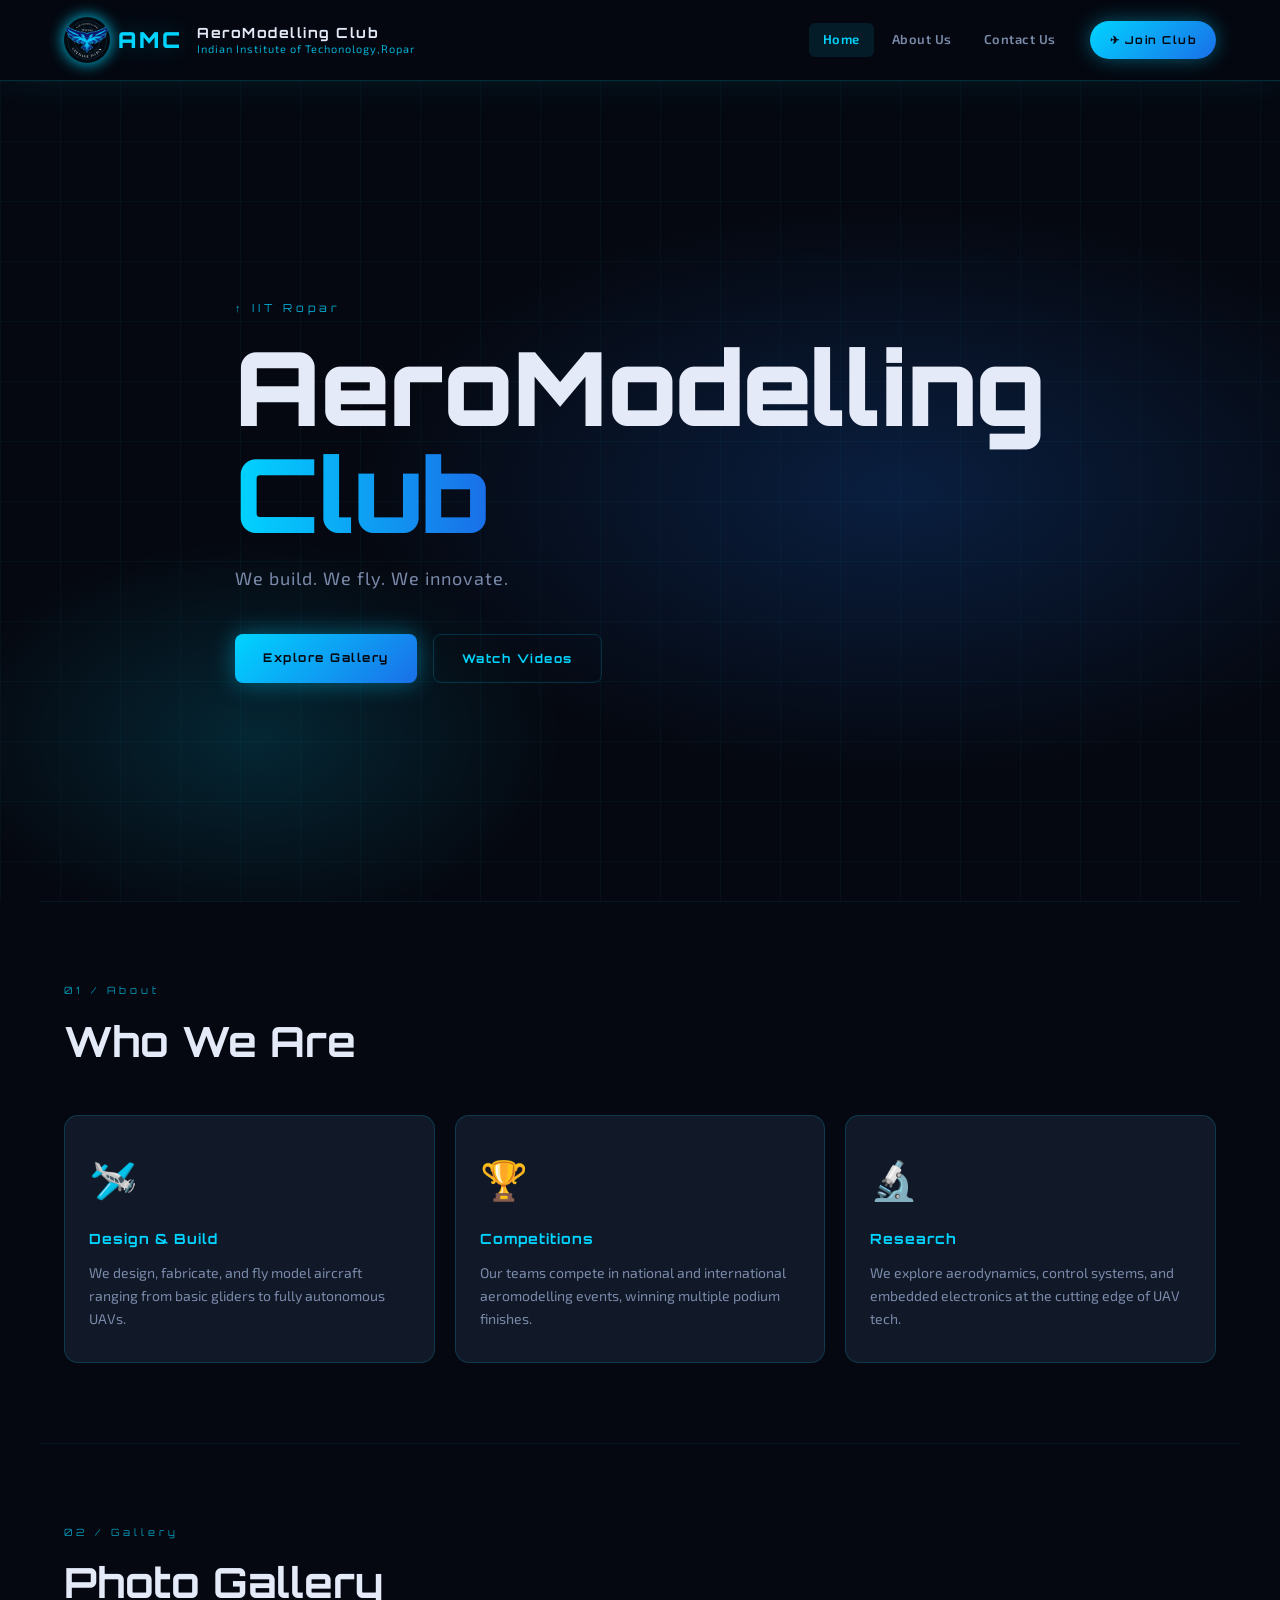
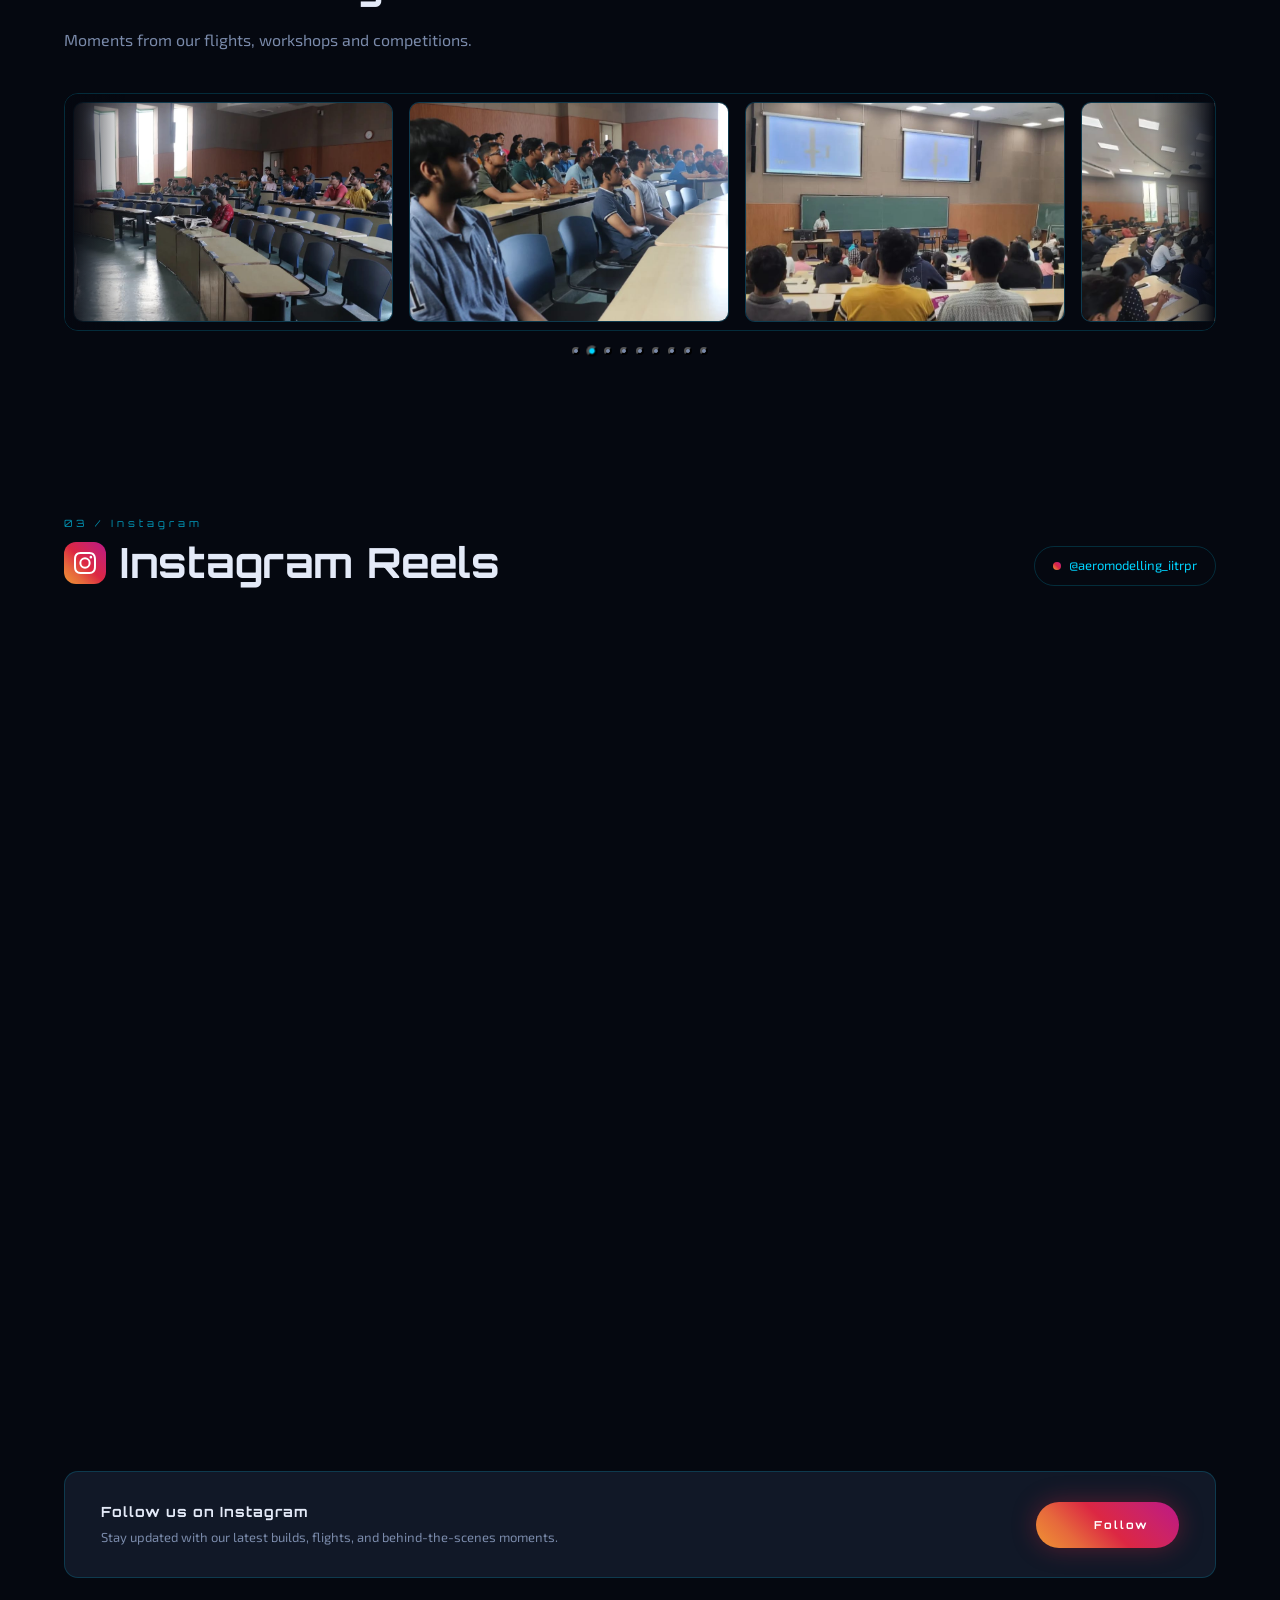
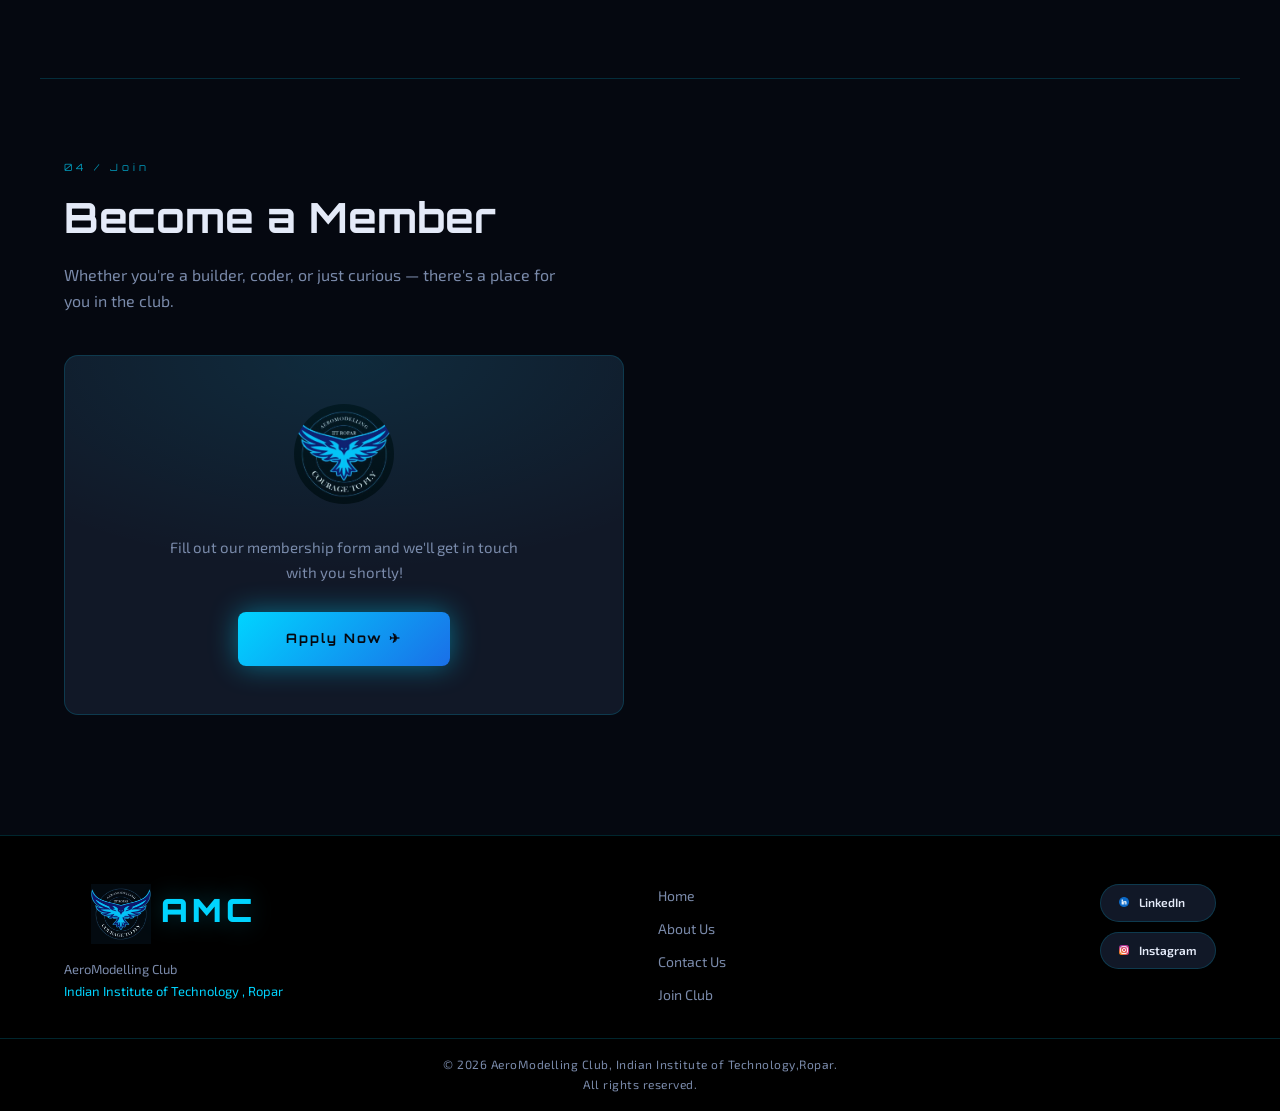
==== commit 4cdd2352: "adding logo on site" ====
--- a/index.html
+++ b/index.html
@@ -4,6 +4,7 @@
   <meta charset="UTF-8" />
   <meta name="viewport" content="width=device-width, initial-scale=1.0" />
   <title>AeroModelling Club – IIT Ropar</title>
+  <link rel="icon" href="logo.png">
   <link rel="preconnect" href="https://fonts.googleapis.com" />
   <link rel="preconnect" href="https://fonts.gstatic.com" crossorigin />
   <link href="https://fonts.googleapis.com/css2?family=Orbitron:wght@400;700;900&family=Exo+2:wght@300;400;600&display=swap" rel="stylesheet" />
